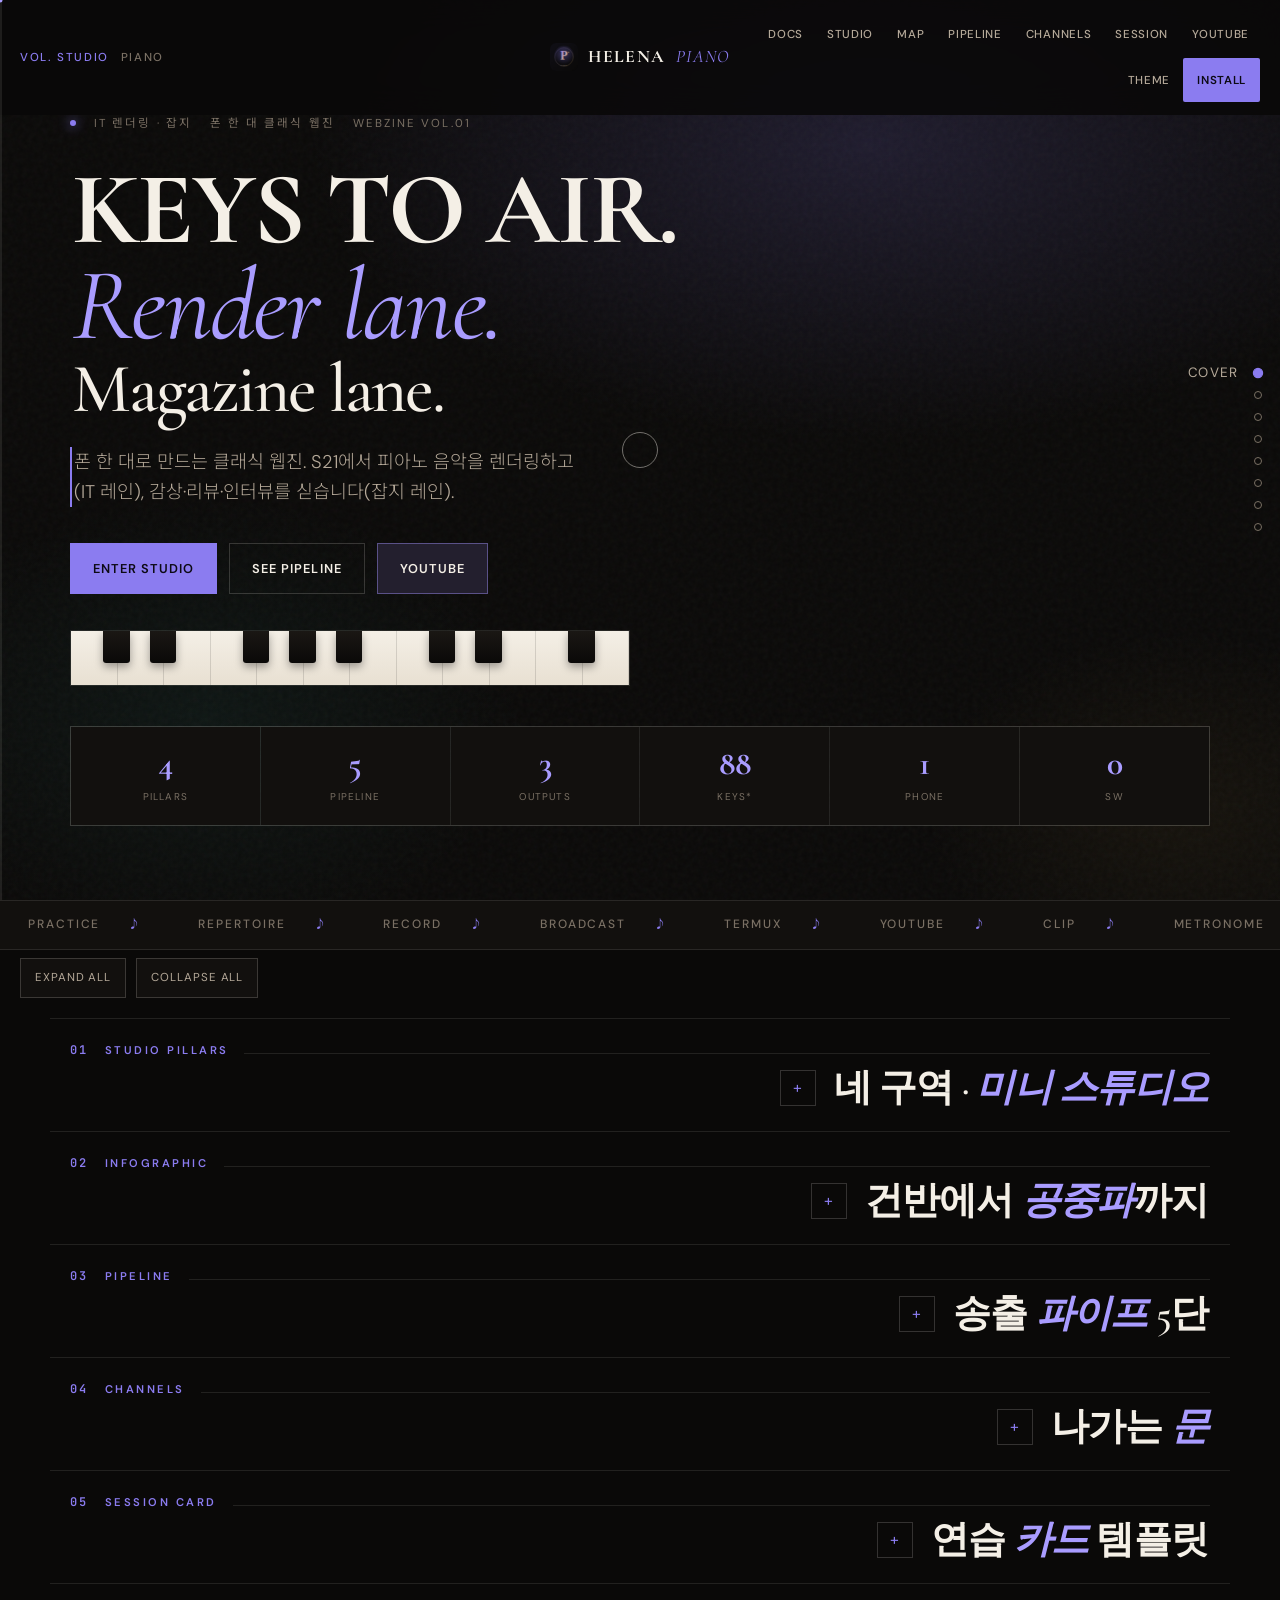
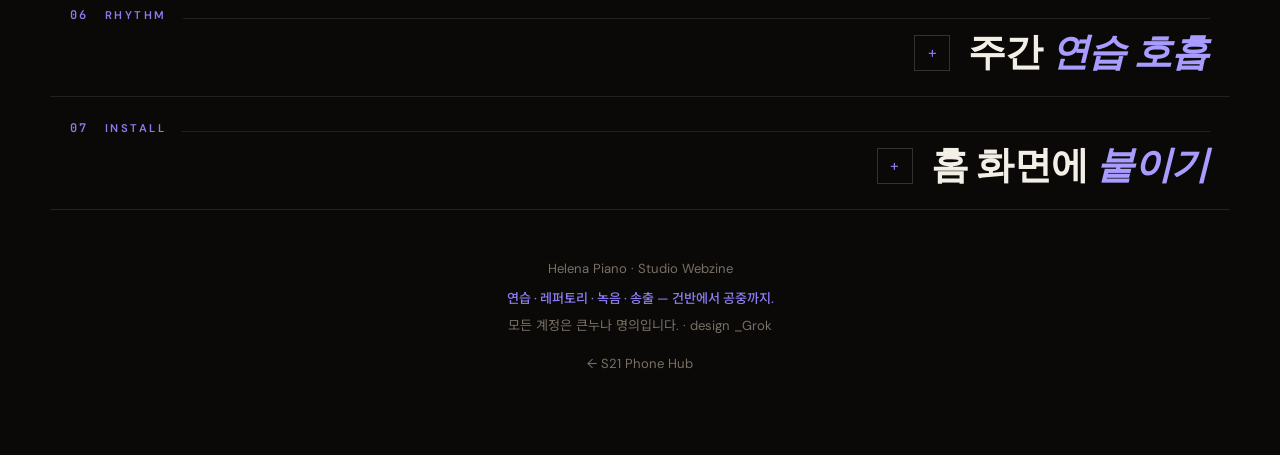
==== index.html @ 391467e1 "docs: 랜딩 meta·히어로 클래식 웹진 방향으로 갱신 (두 레인) Co-Authored-By: Claude <noreply@anthropic.com>" ====
<!DOCTYPE html>
<html lang="ko" data-theme="dark">
<head>
<meta charset="UTF-8">
<meta name="viewport" content="width=device-width, initial-scale=1.0">
<meta name="description" content="폰 한 대로 만드는 클래식 웹진. S21에서 피아노 음악을 렌더링(IT 레인)하고, 감상·리뷰·인터뷰(잡지 레인)를 싣는다.">
<meta name="theme-color" content="#0a0908" media="(prefers-color-scheme: dark)">
<meta name="theme-color" content="#f7f1e6" media="(prefers-color-scheme: light)">
<meta name="color-scheme" content="dark light">
<meta name="application-name" content="Helena Piano">
<meta name="mobile-web-app-capable" content="yes">
<meta name="apple-mobile-web-app-capable" content="yes">
<meta name="apple-mobile-web-app-status-bar-style" content="black-translucent">
<meta name="apple-mobile-web-app-title" content="Helena Piano">
<meta name="msapplication-TileColor" content="#0a0908">
<meta name="msapplication-TileImage" content="icons/icon-192.png">
<meta property="og:title" content="Helena Piano — 폰 한 대 클래식 웹진">
<meta property="og:description" content="폰 한 대로 만드는 클래식 웹진. 피아노 음악 렌더링(IT) + 감상·리뷰·인터뷰(잡지).">
<meta property="og:image" content="https://helena751107.github.io/helena-piano/icons/icon-512.png">
<meta property="og:type" content="website">
<title>Helena Piano — 폰 한 대 클래식 웹진</title>
<link rel="manifest" href="site.webmanifest">
<link rel="icon" href="icons/favicon-32.png" type="image/png" sizes="32x32">
<link rel="icon" href="icons/favicon-16.png" type="image/png" sizes="16x16">
<link rel="icon" href="icons/icon.svg" type="image/svg+xml">
<link rel="apple-touch-icon" href="icons/apple-touch-icon.png" sizes="180x180">
<link rel="mask-icon" href="icons/icon.svg" color="#8b7cf0">
<link rel="preconnect" href="https://fonts.googleapis.com">
<link rel="preconnect" href="https://fonts.gstatic.com" crossorigin>
<link href="https://fonts.googleapis.com/css2?family=Cormorant+Garamond:ital,wght@0,400;0,600;0,700;1,400;1,600&family=DM+Sans:ital,opsz,wght@0,9..40,300;0,9..40,400;0,9..40,500;0,9..40,600;0,9..40,700;1,9..40,400&family=JetBrains+Mono:wght@400;500&family=Noto+Sans+KR:wght@300;400;500;700&display=swap" rel="stylesheet">
<style>
/* HELENA PIANO — A-grade studio webzine · lilac accent */
:root{
  --ink:#f4efe6;--ink-dim:#b5a999;--ink-mute:#7a7064;
  --paper:#0a0908;--paper-2:#12100e;--paper-3:#1a1714;
  --rule:rgba(244,239,230,.1);--rule-strong:rgba(244,239,230,.18);
  --gold:#d4a84b;--gold-bright:#f0c75e;--crimson:#e85d4c;--teal:#3db8a8;--lilac:#8b7cf0;--lilac-bright:#a99cff;
  --serif:'Cormorant Garamond','Times New Roman',serif;
  --sans:'DM Sans','Noto Sans KR',system-ui,sans-serif;
  --mono:'JetBrains Mono',ui-monospace,monospace;
  --max:1180px;--ease:cubic-bezier(.16,1,.3,1);--accent:var(--lilac);
}
[data-theme="light"]{
  --ink:#1a1510;--ink-dim:#5c5348;--ink-mute:#8a8074;
  --paper:#f7f1e6;--paper-2:#efe8db;--paper-3:#fffdf8;
  --rule:rgba(26,21,16,.1);--rule-strong:rgba(26,21,16,.18);
}
*,*::before,*::after{box-sizing:border-box;margin:0;padding:0}
html{scroll-behavior:smooth;-webkit-text-size-adjust:100%}
body{font-family:var(--sans);background:var(--paper);color:var(--ink);line-height:1.65;overflow-x:hidden;-webkit-font-smoothing:antialiased;cursor:none}
@media(pointer:coarse){body{cursor:auto}.cursor,.cursor-dot{display:none!important}}
a{color:inherit;text-decoration:none}
button{font:inherit;color:inherit;background:none;border:none;cursor:none}
@media(pointer:coarse){button{cursor:pointer}}
::selection{background:var(--lilac);color:#0c0a14}

.cursor,.cursor-dot{position:fixed;top:0;left:0;pointer-events:none;z-index:9999;border-radius:50%;transform:translate(-50%,-50%);transition:width .25s var(--ease),height .25s var(--ease),border-color .25s;mix-blend-mode:difference}
.cursor{width:36px;height:36px;border:1px solid rgba(244,239,230,.55);opacity:.85}
.cursor.hover{width:56px;height:56px;border-color:var(--lilac-bright)}
.cursor-dot{width:5px;height:5px;background:var(--lilac-bright);mix-blend-mode:normal}

.spine{position:fixed;left:0;top:0;bottom:0;width:3px;z-index:200;background:var(--rule)}
.spine-fill{width:100%;height:0%;background:linear-gradient(180deg,var(--lilac),var(--gold),var(--teal));transition:height .1s linear}

.masthead{position:fixed;top:0;left:0;right:0;z-index:150;display:grid;grid-template-columns:1fr auto 1fr;align-items:center;gap:12px;padding:12px clamp(14px,3vw,36px);padding-top:max(12px,env(safe-area-inset-top));padding-left:max(16px,calc(env(safe-area-inset-left,0px) + 12px));padding-right:max(16px,calc(env(safe-area-inset-right,0px) + 12px));background:color-mix(in srgb,var(--paper) 88%,transparent);backdrop-filter:blur(16px) saturate(1.2);-webkit-backdrop-filter:blur(16px) saturate(1.2);border-bottom:1px solid transparent;transition:border-color .3s;min-height:56px}
.masthead.scrolled{border-bottom-color:var(--rule)}
.mast-left{display:flex;align-items:center;gap:12px;font-size:.72rem;letter-spacing:.14em;text-transform:uppercase;color:var(--ink-mute);font-weight:500}
.mast-left .issue{color:var(--lilac)}
.mast-brand{justify-self:center;font-family:var(--serif);font-size:1.1rem;font-weight:700;letter-spacing:.08em;text-transform:uppercase;white-space:nowrap;display:flex;align-items:center;gap:10px}
.mast-brand img{width:28px;height:28px;border-radius:6px}
.mast-brand em{font-style:italic;color:var(--lilac);font-weight:400}
.mast-right{justify-self:end;display:flex;align-items:center;gap:2px;flex-wrap:wrap;justify-content:flex-end}
.mast-right a,.mast-right button{font-size:.72rem;letter-spacing:.06em;text-transform:uppercase;padding:10px 11px;color:var(--ink-dim);transition:color .2s;font-weight:500;min-height:44px;display:inline-flex;align-items:center;background:none;border:none;font-family:inherit;cursor:pointer}
.mast-right a:hover,.mast-right button:hover{color:var(--lilac)}
.mast-cta{background:var(--lilac)!important;color:#0c0a14!important;border-radius:2px;font-weight:600!important;padding:10px 14px!important}
.menu-btn{display:none;font-size:1.25rem;width:44px;height:44px;min-height:44px;border:1px solid var(--rule-strong)!important;border-radius:8px;color:var(--ink);background:var(--paper-2);z-index:160}
.nav-backdrop{display:none;position:fixed;inset:0;background:rgba(0,0,0,.5);z-index:145;opacity:0;transition:opacity .25s;border:none}
.nav-backdrop.show{display:block;opacity:1}

.chapter-rail{position:fixed;right:18px;top:50%;transform:translateY(-50%);z-index:140;display:flex;flex-direction:column;gap:14px}
.chapter-rail a{width:8px;height:8px;border-radius:50%;border:1px solid var(--ink-mute);background:transparent;position:relative;transition:.3s var(--ease)}
.chapter-rail a.on{background:var(--lilac);border-color:var(--lilac);transform:scale(1.3)}
.chapter-rail a span{position:absolute;right:18px;top:50%;transform:translateY(-50%);white-space:nowrap;font-size:.65rem;letter-spacing:.1em;text-transform:uppercase;color:var(--ink-mute);opacity:0;transition:.25s;pointer-events:none}
.chapter-rail a:hover span,.chapter-rail a.on span{opacity:1;color:var(--ink-dim)}

.shell{max-width:var(--max);margin:0 auto;padding:0 clamp(22px,5vw,36px);position:relative;z-index:1}
.chapter{padding:clamp(72px,12vw,120px) 0;border-top:1px solid var(--rule)}
.ch-label{display:flex;align-items:baseline;gap:16px;margin-bottom:28px;font-size:.7rem;letter-spacing:.22em;text-transform:uppercase;color:var(--lilac);font-weight:600}
.ch-label .num{font-family:var(--mono);font-size:.75rem}
.ch-label .line{flex:1;height:1px;background:var(--rule)}
.ch-title{font-family:var(--serif);font-size:clamp(2.2rem,5vw,3.4rem);font-weight:600;line-height:1.1;letter-spacing:-.02em;margin-bottom:16px}
.ch-title em{font-style:italic;color:var(--lilac-bright)}
.ch-deck{max-width:540px;color:var(--ink-dim);font-size:1.05rem;font-weight:300;margin-bottom:40px}

.cover{min-height:100vh;display:grid;place-items:center;position:relative;padding:100px 0 60px;overflow:hidden}
.cover-bg{position:absolute;inset:0;z-index:0;background:
  radial-gradient(ellipse 80% 60% at 68% 16%,rgba(139,124,240,.16),transparent 55%),
  radial-gradient(ellipse 50% 50% at 16% 80%,rgba(61,184,168,.07),transparent 50%),
  radial-gradient(ellipse 40% 40% at 92% 90%,rgba(212,168,75,.06),transparent 50%)}
.cover-noise{position:absolute;inset:0;opacity:.04;z-index:0;pointer-events:none;background-image:url("data:image/svg+xml,%3Csvg viewBox='0 0 200 200' xmlns='http://www.w3.org/2000/svg'%3E%3Cfilter id='n'%3E%3CfeTurbulence type='fractalNoise' baseFrequency='0.9' numOctaves='4' stitchTiles='stitch'/%3E%3C/filter%3E%3Crect width='100%25' height='100%25' filter='url(%23n)'/%3E%3C/svg%3E")}
.cover-inner{position:relative;z-index:1;width:100%;max-width:var(--max);margin:0 auto;padding:0 clamp(22px,5vw,36px)}
.cover-kicker{display:flex;flex-wrap:wrap;gap:10px 18px;align-items:center;font-size:.72rem;letter-spacing:.18em;text-transform:uppercase;color:var(--ink-mute);margin-bottom:28px}
.cover-kicker .dot{width:6px;height:6px;border-radius:50%;background:var(--lilac);box-shadow:0 0 12px var(--lilac);animation:blink 2s infinite}
@keyframes blink{50%{opacity:.35}}
.cover h1{font-family:var(--serif);font-weight:700;font-size:clamp(2.7rem,9.5vw,6.4rem);line-height:.94;letter-spacing:-.03em;margin-bottom:24px}
.cover h1 .thin{font-weight:400;font-style:italic;color:var(--lilac-bright);display:block}
.cover h1 .line2{display:block;font-size:.68em;font-weight:500;margin-top:.06em}
.cover-sub{max-width:520px;font-size:clamp(1rem,2vw,1.15rem);color:var(--ink-dim);font-weight:300;margin-bottom:36px;border-left:2px solid var(--lilac);padding-left:18px}
.cover-cta{display:flex;flex-wrap:wrap;gap:12px;margin-bottom:36px}
.btn{display:inline-flex;align-items:center;gap:8px;padding:14px 22px;font-size:.8rem;font-weight:600;letter-spacing:.08em;text-transform:uppercase;border:1px solid var(--rule-strong);transition:.35s var(--ease);background:transparent;color:var(--ink)}
.btn-solid{background:var(--lilac);color:#0c0a14;border-color:var(--lilac)}
.btn-solid:hover{filter:brightness(1.1);transform:translateY(-2px)}
.btn-line:hover{border-color:var(--lilac);color:var(--lilac);transform:translateY(-2px)}
.btn-soft{background:color-mix(in srgb,var(--lilac) 14%,var(--paper-2));border-color:color-mix(in srgb,var(--lilac) 40%,var(--rule))}

/* piano keys strip */
.keys{display:flex;height:56px;margin-bottom:40px;border:1px solid var(--rule);overflow:hidden;max-width:560px}
.keys .w{flex:1;background:linear-gradient(180deg,#f4efe6,#e8e0d2);border-right:1px solid rgba(0,0,0,.12);position:relative;transition:background .2s}
.keys .w:hover{background:#fff}
.keys .b{position:absolute;width:58%;height:58%;right:-29%;top:0;background:linear-gradient(180deg,#1a1714,#0a0908);border-radius:0 0 3px 3px;z-index:2;box-shadow:0 4px 8px rgba(0,0,0,.35)}
.keys .w.on .b, .keys .w:active{filter:brightness(1.05)}
.keys .w.hit{background:color-mix(in srgb,var(--lilac) 25%,#f4efe6)}

.cover-stats{display:grid;grid-template-columns:repeat(6,1fr);gap:1px;background:var(--rule);border:1px solid var(--rule)}
.cover-stats .s{background:var(--paper-2);padding:20px 10px;text-align:center;transition:background .3s}
.cover-stats .s:hover{background:var(--paper-3)}
.cover-stats .v{font-family:var(--serif);font-size:clamp(1.5rem,3vw,2.1rem);font-weight:700;color:var(--lilac-bright);line-height:1}
.cover-stats .l{font-size:.62rem;letter-spacing:.12em;text-transform:uppercase;color:var(--ink-mute);margin-top:8px}

.marquee-wrap{overflow:hidden;border-block:1px solid var(--rule);background:var(--paper-2);padding:14px 0}
.marquee{display:flex;width:max-content;animation:marquee 42s linear infinite;font-size:.75rem;letter-spacing:.16em;text-transform:uppercase;color:var(--ink-mute);font-weight:500}
.marquee span{padding:0 28px;white-space:nowrap}
.marquee span::after{content:'♪';margin-left:28px;color:var(--lilac);font-size:.75rem;vertical-align:middle}
@keyframes marquee{to{transform:translateX(-50%)}}

.g2{display:grid;grid-template-columns:1fr 1fr;gap:20px}
.g3{display:grid;grid-template-columns:repeat(3,1fr);gap:18px}
.g4{display:grid;grid-template-columns:repeat(4,1fr);gap:14px}

.pillar{background:var(--paper-2);border:1px solid var(--rule);padding:26px;cursor:none;transition:.4s var(--ease);position:relative;overflow:hidden}
@media(pointer:coarse){.pillar{cursor:pointer}}
.pillar::before{content:'';position:absolute;left:0;top:0;bottom:0;width:3px;background:var(--pc,var(--lilac));opacity:.8}
.pillar:hover,.pillar.active{border-color:var(--pc,var(--lilac));transform:translateY(-6px);box-shadow:0 28px 50px rgba(0,0,0,.35)}
.pillar .code{font-size:.65rem;letter-spacing:.16em;text-transform:uppercase;font-weight:700;color:var(--pc,var(--lilac));margin-bottom:10px}
.pillar h3{font-family:var(--serif);font-size:1.55rem;font-weight:600;margin-bottom:10px}
.pillar p{color:var(--ink-dim);font-size:.9rem;font-weight:300;margin-bottom:14px}
.pillar ul{margin:0 0 0 1.05em;color:var(--ink-dim);font-size:.85rem;font-weight:300}
.pillar li{margin-bottom:5px}
.meter{margin-top:16px}
.meter-label{display:flex;justify-content:space-between;font-size:.68rem;letter-spacing:.08em;text-transform:uppercase;color:var(--ink-mute);margin-bottom:6px}
.meter-bar{height:4px;background:var(--rule);overflow:hidden}
.meter-fill{height:100%;width:0;background:var(--pc,var(--lilac));transition:width 1.2s var(--ease)}

.infograph-box{background:var(--paper-2);border:1px solid var(--rule);padding:clamp(20px,4vw,36px);position:relative}
.infograph-box .hint{position:absolute;top:14px;right:16px;font-size:.65rem;letter-spacing:.1em;text-transform:uppercase;color:var(--ink-mute)}
.svg-arch{width:100%;height:auto;display:block;max-height:440px}
.svg-arch .node rect{transition:fill .3s,stroke .3s,filter .3s}
.svg-arch .node:hover rect,.svg-arch .node.active rect{fill:rgba(139,124,240,.14);stroke:var(--lilac);filter:drop-shadow(0 0 8px rgba(139,124,240,.35))}
.svg-arch .node:hover text,.svg-arch .node.active text{fill:var(--lilac-bright)}
.svg-arch .flow{stroke-dasharray:6 6;animation:dash 16s linear infinite}
@keyframes dash{to{stroke-dashoffset:-120}}
.tooltip{position:absolute;pointer-events:none;z-index:10;background:var(--paper-3);border:1px solid var(--lilac);padding:12px 14px;max-width:260px;opacity:0;transform:translateY(6px);transition:opacity .2s,transform .2s;font-size:.82rem;box-shadow:0 12px 40px rgba(0,0,0,.4)}
.tooltip.show{opacity:1;transform:none}
.tooltip strong{display:block;font-family:var(--serif);font-size:1.05rem;margin-bottom:4px;color:var(--lilac-bright)}
.tooltip span{color:var(--ink-dim);font-weight:300;line-height:1.45}

.method-steps{display:grid;grid-template-columns:repeat(5,1fr);gap:10px;margin-bottom:28px}
.m-step{background:var(--paper-2);border:1px solid var(--rule);padding:18px 14px;transition:.35s var(--ease);cursor:none;min-height:140px}
@media(pointer:coarse){.m-step{cursor:pointer}}
.m-step:hover,.m-step.active{border-color:var(--lilac);transform:translateY(-4px);box-shadow:0 16px 40px rgba(0,0,0,.3)}
.m-step .n{font-family:var(--serif);font-size:1.8rem;color:var(--lilac);line-height:1;margin-bottom:8px}
.m-step .en{font-family:var(--mono);font-size:.65rem;letter-spacing:.1em;text-transform:uppercase;color:var(--ink-mute);margin-bottom:6px}
.m-step .ko{font-weight:600;font-size:.95rem;margin-bottom:8px}
.m-step .d{font-size:.78rem;color:var(--ink-dim);font-weight:300;line-height:1.45}
.method-panel{background:var(--paper-2);border:1px solid var(--rule);padding:28px;min-height:150px;border-left:3px solid var(--lilac)}
.method-panel h3{font-family:var(--serif);font-size:1.5rem;margin-bottom:10px}
.method-panel p{color:var(--ink-dim);font-weight:300;font-size:.95rem}

.chan{background:var(--paper-2);border:1px solid var(--rule);padding:24px;transition:.35s var(--ease);display:flex;flex-direction:column;gap:12px}
.chan:hover{border-color:var(--lilac);transform:translateY(-4px);box-shadow:0 20px 48px rgba(0,0,0,.3)}
.chan .eyebrow{font-size:.65rem;letter-spacing:.14em;text-transform:uppercase;color:var(--lilac);font-weight:600}
.chan h3{font-family:var(--serif);font-size:1.45rem;font-weight:600}
.chan p{color:var(--ink-dim);font-weight:300;font-size:.9rem;flex:1}
.chan .link{font-size:.75rem;letter-spacing:.08em;text-transform:uppercase;font-weight:600;color:var(--lilac-bright)}

.ed-card{background:var(--paper-2);border:1px solid var(--rule);padding:28px;transition:.35s var(--ease)}
.ed-card:hover{border-color:var(--rule-strong);transform:translateY(-3px)}
.ed-card .eyebrow{font-size:.65rem;letter-spacing:.16em;text-transform:uppercase;color:var(--lilac);margin-bottom:12px;font-weight:600}
.ed-card h3{font-family:var(--serif);font-size:1.5rem;font-weight:600;margin-bottom:12px}
.ed-card p{color:var(--ink-dim);font-weight:300;font-size:.95rem}
.tag{font-size:.65rem;letter-spacing:.06em;text-transform:uppercase;padding:4px 10px;border:1px solid var(--rule);color:var(--ink-mute);font-weight:500;display:inline-block}
.tag.lilac{border-color:rgba(139,124,240,.45);color:var(--lilac)}
.tag.ok{border-color:rgba(61,184,168,.4);color:var(--teal)}
.tag.gold{border-color:rgba(212,168,75,.45);color:var(--gold)}

.ibar{display:flex;flex-direction:column;gap:12px;margin-top:18px}
.ibar-row{display:grid;grid-template-columns:100px 1fr 48px;gap:12px;align-items:center}
.ibar-row .n{color:var(--ink-mute);text-align:right;font-size:.72rem}
.ibar-row .t{height:6px;background:var(--rule);overflow:hidden}
.ibar-row .f{height:100%;width:0;transition:width 1.4s var(--ease)}
.ibar-row .p{font-family:var(--mono);font-size:.72rem;color:var(--ink-dim)}

.install-box{background:var(--paper-2);border:1px solid var(--rule);padding:28px;display:grid;gap:16px}
.install-box code{font-family:var(--mono);font-size:.85rem;color:var(--lilac);background:var(--paper);padding:14px 16px;border:1px solid var(--rule);display:block;overflow-x:auto}
.eco-bar{display:flex;flex-wrap:wrap;gap:8px;margin-top:20px;padding:14px;border:1px dashed var(--rule);background:var(--paper-2)}
.eco-bar a{font-size:.72rem;letter-spacing:.08em;text-transform:uppercase;color:var(--ink-mute);padding:8px 12px;min-height:36px;display:inline-flex;align-items:center}
.eco-bar a:hover,.eco-bar a.on{color:var(--lilac)}
.note{margin-top:28px;padding:16px 18px;border:1px solid var(--rule-strong);background:color-mix(in srgb,var(--lilac) 8%,var(--paper-2));font-size:.88rem;color:var(--ink-dim);font-weight:300}
.note strong{color:var(--lilac-bright);font-weight:600}

.reveal{opacity:0;transform:translateY(28px);transition:opacity .7s var(--ease),transform .7s var(--ease)}
.reveal.in{opacity:1;transform:none}
.reveal-d1{transition-delay:.08s}.reveal-d2{transition-delay:.16s}.reveal-d3{transition-delay:.24s}

.site-foot{border-top:1px solid var(--rule);padding:48px 0 80px;text-align:center;color:var(--ink-mute);font-size:.82rem}
.site-foot .gold{color:var(--lilac);margin-top:8px;font-weight:500}
.to-top{position:fixed;right:18px;bottom:22px;z-index:160;width:44px;height:44px;border:1px solid var(--rule-strong);background:var(--paper-2);border-radius:50%;opacity:0;pointer-events:none;transition:.3s;color:var(--ink);display:grid;place-items:center;font-size:1.1rem}
.to-top.show{opacity:1;pointer-events:auto}

@media(max-width:900px){
  .g3,.g4,.cover-stats{grid-template-columns:repeat(2,1fr)}
  .method-steps{grid-template-columns:repeat(2,1fr)}
  .method-steps .m-step:last-child{grid-column:1/-1}
  .chapter-rail{display:none}
  .menu-btn{display:grid;place-items:center}
  .masthead{grid-template-columns:1fr auto}
  .mast-brand{justify-self:start}
  .mast-left{display:none}
  .mast-right{position:fixed;top:0;right:0;bottom:0;width:min(300px,86vw);background:var(--paper-2);border-left:1px solid var(--rule);flex-direction:column;align-items:stretch;justify-content:flex-start;padding:72px 16px 24px;gap:4px;transform:translateX(105%);transition:transform .3s var(--ease);z-index:155}
  .mast-right.open{transform:translateX(0)}
  .mast-right a,.mast-right button{justify-content:flex-start;width:100%;padding:14px 12px}
}
@media(max-width:640px){
  .g2,.g3,.g4{grid-template-columns:1fr}
  .cover-stats{grid-template-columns:repeat(2,1fr)}
  .method-steps{grid-template-columns:1fr}
  .method-steps .m-step:last-child{grid-column:auto}
  .cover h1{font-size:clamp(2.3rem,11vw,3.4rem)}
  .ibar-row{grid-template-columns:80px 1fr 40px}
  .infograph-box .hint{display:none}
  .keys{height:44px}
}
@media(prefers-reduced-motion:reduce){
  .marquee,.svg-arch .flow,.reveal{animation:none!important;transition:none!important}
  .reveal{opacity:1;transform:none}
}

/* —— Chapter accordion (default collapsed) —— */
.acc-toolbar{display:flex;gap:10px;flex-wrap:wrap;margin:8px 0 20px}
.acc-toolbar button{min-height:40px;padding:8px 14px;border:1px solid var(--rule-strong,var(--rule2,rgba(244,239,230,.18)));background:var(--paper-2);color:var(--ink-dim);font-size:.72rem;letter-spacing:.08em;text-transform:uppercase;cursor:pointer;font-family:inherit;transition:.25s}
.acc-toolbar button:hover{border-color:var(--accent,var(--gold));color:var(--ink)}
section.chapter.acc{border-top:1px solid var(--rule);padding:0}
section.chapter.acc .acc-head{width:100%;display:grid;grid-template-columns:1fr auto;grid-template-rows:auto auto;gap:6px 16px;align-items:center;text-align:left;padding:22px 0;min-height:64px;background:none;border:none;color:inherit;font:inherit;cursor:pointer}
section.chapter.acc .acc-head .ch-label{grid-column:1/-1;margin-bottom:0;pointer-events:none}
section.chapter.acc .acc-head .ch-title{margin:0;pointer-events:none;font-size:clamp(1.6rem,4vw,2.4rem)}
section.chapter.acc .acc-ico{width:36px;height:36px;border:1px solid var(--rule-strong,var(--rule2,rgba(244,239,230,.18)));display:grid;place-items:center;color:var(--accent,var(--gold));transition:transform .3s var(--ease);grid-row:2;justify-self:end}
section.chapter.acc .acc-head[aria-expanded="true"] .acc-ico{transform:rotate(45deg);background:color-mix(in srgb,var(--accent,var(--gold)) 15%,transparent)}
section.chapter.acc .acc-panel{display:grid;grid-template-rows:0fr;transition:grid-template-rows .4s var(--ease)}
section.chapter.acc .acc-panel > .acc-inner{overflow:hidden;min-height:0;opacity:0;transition:opacity .3s,padding .3s;padding-bottom:0}
section.chapter.acc .acc-panel.open{grid-template-rows:1fr}
section.chapter.acc .acc-panel.open > .acc-inner{opacity:1;padding-bottom:clamp(36px,6vw,72px)}
@media(max-width:640px){section.chapter.acc .acc-head .ch-title{font-size:1.35rem}}


/* —— Mobile readability: keep text clear of left spine + edge clip —— */
:root { --gutter: max(20px, calc(env(safe-area-inset-left, 0px) + 14px)); --gutter-r: max(20px, calc(env(safe-area-inset-right, 0px) + 14px)); }
.spine { width: 2px !important; opacity: .9; pointer-events: none; }
.shell,
.cover-inner,
.acc-toolbar.shell,
.acc-toolbar {
  padding-left: var(--gutter) !important;
  padding-right: var(--gutter-r) !important;
  box-sizing: border-box;
}
.masthead {
  padding-left: var(--gutter) !important;
  padding-right: var(--gutter-r) !important;
}
.mast-brand { padding-left: 0; margin-left: 0; }
.mast-left { padding-left: 0; }
.cover h1,
.ch-title,
.cover-sub,
.ch-deck {
  overflow-wrap: anywhere;
  word-break: keep-all;
  padding-inline: 2px; /* negative letter-spacing can clip first glyph */
}
.cover h1 { letter-spacing: -0.02em; } /* slightly less aggressive than -0.03 */
.marquee-wrap { margin-inline: 0; }
.acc-head { padding-left: 2px; padding-right: 2px; }
.to-top {
  right: max(14px, env(safe-area-inset-right, 0px)) !important;
  bottom: max(18px, env(safe-area-inset-bottom, 0px)) !important;
}
@media (max-width: 640px) {
  :root { --gutter: max(22px, calc(env(safe-area-inset-left, 0px) + 16px)); --gutter-r: max(22px, calc(env(safe-area-inset-right, 0px) + 16px)); }
  .cover h1 { font-size: clamp(2.1rem, 10.5vw, 3.2rem); line-height: 1.02; }
  .cover-stats { margin-inline: 0; }
  .keys { max-width: 100%; }
  .infograph-box { padding-left: 14px; padding-right: 14px; overflow-x: auto; -webkit-overflow-scrolling: touch; }
  .svg-arch { min-width: 520px; } /* allow pan instead of crush */
  .chapter-rail { display: none !important; }
}

</style>
</head>
<body>
<div class="cursor" id="cursor" aria-hidden="true"></div>
<div class="cursor-dot" id="cursorDot" aria-hidden="true"></div>
<div class="spine" aria-hidden="true"><div class="spine-fill" id="spineFill"></div></div>
<button type="button" class="to-top" id="toTop" aria-label="맨 위로">↑</button>

<header class="masthead" id="masthead">
  <div class="mast-left"><span class="issue">Vol. Studio</span><span>Piano</span></div>
  <a class="mast-brand" href="./" data-cursor>
    <img src="icons/favicon-32.png" width="28" height="28" alt="">
    Helena <em>Piano</em>
  </a>
  <div style="justify-self:end;display:flex;align-items:center;gap:8px">
    <button type="button" class="menu-btn" id="menuBtn" aria-label="메뉴" aria-expanded="false">☰</button>
    <nav class="mast-right" id="mastRight">
      <a href="pages/" data-cursor>Docs</a>
      <a href="#pillars" data-cursor>Studio</a>
      <a href="#map" data-cursor>Map</a>
      <a href="#method" data-cursor>Pipeline</a>
      <a href="#channels" data-cursor>Channels</a>
      <a href="#session" data-cursor>Session</a>
      <a href="https://www.youtube.com/@helena_phone" target="_blank" rel="noopener" data-cursor>YouTube</a>
      <button type="button" id="themeBtn" data-cursor>Theme</button>
      <a class="mast-cta" href="#install" data-cursor>Install</a>
    </nav>
  </div>
</header>
<div class="nav-backdrop" id="navBackdrop"></div>

<nav class="chapter-rail" aria-label="챕터">
  <a href="#cover" data-ch="cover" class="on"><span>Cover</span></a>
  <a href="#pillars" data-ch="pillars"><span>Studio</span></a>
  <a href="#map" data-ch="map"><span>Map</span></a>
  <a href="#method" data-ch="method"><span>Pipeline</span></a>
  <a href="#channels" data-ch="channels"><span>Channels</span></a>
  <a href="#session" data-ch="session"><span>Session</span></a>
  <a href="#rhythm" data-ch="rhythm"><span>Rhythm</span></a>
  <a href="#install" data-ch="install"><span>Install</span></a>
</nav>

<section class="cover" id="cover">
  <div class="cover-bg"></div>
  <div class="cover-noise"></div>
  <div class="cover-inner">
    <div class="cover-kicker">
      <span class="dot"></span>
      <span>IT 렌더링 · 잡지</span>
      <span>폰 한 대 클래식 웹진</span>
      <span>Webzine Vol.01</span>
    </div>
    <h1>
      KEYS TO AIR.
      <span class="thin">Render lane.</span>
      <span class="line2">Magazine lane.</span>
    </h1>
    <p class="cover-sub">
      폰 한 대로 만드는 클래식 웹진.
      S21에서 피아노 음악을 렌더링하고(IT 레인),
      감상·리뷰·인터뷰를 싣습니다(잡지 레인).
    </p>
    <div class="cover-cta">
      <a class="btn btn-solid" href="#pillars" data-cursor>Enter studio</a>
      <a class="btn btn-line" href="#method" data-cursor>See pipeline</a>
      <a class="btn btn-soft" href="https://www.youtube.com/@helena_phone" target="_blank" rel="noopener" data-cursor>YouTube</a>
    </div>
    <div class="keys" id="pianoKeys" aria-hidden="true">
      <div class="w"><span class="b"></span></div>
      <div class="w"><span class="b"></span></div>
      <div class="w"></div>
      <div class="w"><span class="b"></span></div>
      <div class="w"><span class="b"></span></div>
      <div class="w"><span class="b"></span></div>
      <div class="w"></div>
      <div class="w"><span class="b"></span></div>
      <div class="w"><span class="b"></span></div>
      <div class="w"></div>
      <div class="w"><span class="b"></span></div>
      <div class="w"></div>
    </div>
    <div class="cover-stats">
      <div class="s"><div class="v" data-count="4">0</div><div class="l">Pillars</div></div>
      <div class="s"><div class="v" data-count="5">0</div><div class="l">Pipeline</div></div>
      <div class="s"><div class="v" data-count="3">0</div><div class="l">Outputs</div></div>
      <div class="s"><div class="v" data-count="88">0</div><div class="l">Keys*</div></div>
      <div class="s"><div class="v" data-count="1">0</div><div class="l">Phone</div></div>
      <div class="s"><div class="v" data-count="0">0</div><div class="l">SW</div></div>
    </div>
  </div>
</section>

<div class="marquee-wrap" aria-hidden="true">
  <div class="marquee">
    <span>Practice</span><span>Repertoire</span><span>Record</span><span>Broadcast</span><span>Termux</span><span>YouTube</span><span>Clip</span><span>Metronome</span><span>Helena Piano</span><span>S21 Studio</span>
    <span>Practice</span><span>Repertoire</span><span>Record</span><span>Broadcast</span><span>Termux</span><span>YouTube</span><span>Clip</span><span>Metronome</span><span>Helena Piano</span><span>S21 Studio</span>
  </div>
</div>

<main>
<section class="chapter shell" id="pillars">
  <div class="ch-label"><span class="num">01</span><span>Studio pillars</span><span class="line"></span></div>
  <h2 class="ch-title">네 구역 · <em>미니 스튜디오</em></h2>
  <p class="ch-deck">카드를 누르면 해당 구역의 무게가 채워집니다. 연습실과 방송 데스크가 한 집입니다.</p>
  <div class="g2">
    <article class="pillar reveal active" data-cursor style="--pc:var(--lilac)" data-w="90">
      <div class="code">01 · Practice</div>
      <h3>연습</h3>
      <p>손·귀·시간을 남기는 구역. 완벽보다 반복 로그.</p>
      <ul><li>세션 시간 · 템포 메모</li><li>막힌 마디 표시</li><li>S21 타이머·메트로 병행</li></ul>
      <div class="meter"><div class="meter-label"><span>Focus</span><span>90%</span></div><div class="meter-bar"><div class="meter-fill" data-w="90"></div></div></div>
    </article>
    <article class="pillar reveal reveal-d1" data-cursor style="--pc:var(--gold)" data-w="82">
      <div class="code">02 · Repertoire</div>
      <h3>레퍼토리</h3>
      <p>지금 올리는 곡, 다음에 올릴 곡. 목록이 곧 방송 계획.</p>
      <ul><li>곡 카드 · 난이도</li><li>공개/연습 전용 구분</li><li>Faith 축과 교차 가능</li></ul>
      <div class="meter"><div class="meter-label"><span>Focus</span><span>82%</span></div><div class="meter-bar"><div class="meter-fill" data-w="82"></div></div></div>
    </article>
    <article class="pillar reveal reveal-d2" data-cursor style="--pc:var(--teal)" data-w="86">
      <div class="code">03 · Record</div>
      <h3>녹음</h3>
      <p>클립 캡처. 폰 한 대로 충분한 미니 세션 테이크.</p>
      <ul><li>오디오/영상 테이크</li><li>파일 이름 규칙</li><li>termux-setup · youtube/</li></ul>
      <div class="meter"><div class="meter-label"><span>Focus</span><span>86%</span></div><div class="meter-bar"><div class="meter-fill" data-w="86"></div></div></div>
    </article>
    <article class="pillar reveal reveal-d3" data-cursor style="--pc:var(--crimson)" data-w="88">
      <div class="code">04 · Broadcast</div>
      <h3>송출</h3>
      <p>YouTube로 내보내는 마지막 문. 짧거나 길게.</p>
      <ul><li>쇼츠 / 장문 연주</li><li>제목·썸네일 시안 (_Grok)</li><li>허브 퍼널과 연결</li></ul>
      <div class="meter"><div class="meter-label"><span>Focus</span><span>88%</span></div><div class="meter-bar"><div class="meter-fill" data-w="88"></div></div></div>
    </article>
  </div>
</section>

<section class="chapter shell" id="map">
  <div class="ch-label"><span class="num">02</span><span>Infographic</span><span class="line"></span></div>
  <h2 class="ch-title">건반에서 <em>공중파</em>까지</h2>
  <p class="ch-deck">노드를 호버·탭하면 설명이 열립니다. 점선은 연습→송출 흐름입니다.</p>
  <div class="infograph-box reveal" id="archBox">
    <span class="hint">Hover / tap nodes</span>
    <div class="tooltip" id="archTip"></div>
    <svg class="svg-arch" viewBox="0 0 960 420" role="img" aria-label="피아노 스튜디오 파이프라인 지도">
      <defs>
        <linearGradient id="pg" x1="0" y1="0" x2="1" y2="1"><stop offset="0%" stop-color="#8b7cf0"/><stop offset="100%" stop-color="#a99cff"/></linearGradient>
      </defs>
      <path class="flow" d="M180 100 C300 100, 320 200, 480 200" fill="none" stroke="#8b7cf0" stroke-width="1.5" opacity=".55"/>
      <path class="flow" d="M480 80 C480 120, 480 160, 480 200" fill="none" stroke="#d4a84b" stroke-width="1.5" opacity=".5"/>
      <path class="flow" d="M780 100 C660 100, 640 200, 480 200" fill="none" stroke="#3db8a8" stroke-width="1.5" opacity=".5"/>
      <path class="flow" d="M480 250 C360 300, 260 320, 180 345" fill="none" stroke="#e85d4c" stroke-width="1.2" opacity=".45"/>
      <path class="flow" d="M480 250 C600 300, 700 320, 780 345" fill="none" stroke="#d4a84b" stroke-width="1.2" opacity=".45"/>
      <path class="flow" d="M480 250 C480 300, 480 320, 480 360" fill="none" stroke="#8b7cf0" stroke-width="1.2" opacity=".4"/>

      <g class="node" data-tip="연습 Practice|세션 로그·템포·막힌 마디. 스튜디오의 바닥." data-cursor>
        <rect x="60" y="55" width="240" height="90" rx="10" fill="#12100e" stroke="#8b7cf0" stroke-width="1.5"/>
        <text x="180" y="100" text-anchor="middle" fill="#8b7cf0" font-family="DM Sans,sans-serif" font-size="15" font-weight="600">연습 Practice</text>
        <text x="180" y="122" text-anchor="middle" fill="#7a7064" font-family="DM Sans,sans-serif" font-size="12">Session · Tempo</text>
      </g>
      <g class="node" data-tip="레퍼토리 Repertoire|올릴 곡 목록. 방송 캘린더의 씨앗." data-cursor>
        <rect x="360" y="30" width="240" height="90" rx="10" fill="#12100e" stroke="#d4a84b" stroke-width="1.5"/>
        <text x="480" y="75" text-anchor="middle" fill="#d4a84b" font-family="DM Sans,sans-serif" font-size="15" font-weight="600">레퍼토리 List</text>
        <text x="480" y="97" text-anchor="middle" fill="#7a7064" font-family="DM Sans,sans-serif" font-size="12">Pieces · Plan</text>
      </g>
      <g class="node" data-tip="녹음 Record|테이크 캡처. 폰 마이크·외부 입력." data-cursor>
        <rect x="660" y="55" width="240" height="90" rx="10" fill="#12100e" stroke="#3db8a8" stroke-width="1.5"/>
        <text x="780" y="100" text-anchor="middle" fill="#3db8a8" font-family="DM Sans,sans-serif" font-size="15" font-weight="600">녹음 Record</text>
        <text x="780" y="122" text-anchor="middle" fill="#7a7064" font-family="DM Sans,sans-serif" font-size="12">Take · Clip</text>
      </g>

      <g class="node" data-tip="Helena Piano|미니 스튜디오 허브. 연습실=방송 데스크." data-cursor>
        <rect x="300" y="180" width="360" height="100" rx="12" fill="#100f16" stroke="url(#pg)" stroke-width="2"/>
        <text x="480" y="228" text-anchor="middle" fill="#f4efe6" font-family="Cormorant Garamond,serif" font-size="28" font-weight="600">HELENA PIANO</text>
        <text x="480" y="254" text-anchor="middle" fill="#7a7064" font-family="DM Sans,sans-serif" font-size="12">Mini studio · One phone</text>
      </g>

      <g class="node" data-tip="YouTube|송출. 쇼츠·연주 영상." data-cursor>
        <rect x="60" y="320" width="240" height="64" rx="8" fill="#12100e" stroke="#e85d4c" stroke-width="1.2"/>
        <text x="180" y="358" text-anchor="middle" fill="#e85d4c" font-family="DM Sans,sans-serif" font-size="14" font-weight="600">YouTube</text>
      </g>
      <g class="node" data-tip="Pages|이 웹진·설치 아이콘·문서." data-cursor>
        <rect x="360" y="330" width="240" height="64" rx="8" fill="#12100e" stroke="#8b7cf0" stroke-width="1.2"/>
        <text x="480" y="368" text-anchor="middle" fill="#8b7cf0" font-family="DM Sans,sans-serif" font-size="14" font-weight="600">Pages · Hub</text>
      </g>
      <g class="node" data-tip="Archive|테이크·메모 보존. youtube/ · logs." data-cursor>
        <rect x="660" y="320" width="240" height="64" rx="8" fill="#12100e" stroke="#d4a84b" stroke-width="1.2"/>
        <text x="780" y="358" text-anchor="middle" fill="#d4a84b" font-family="DM Sans,sans-serif" font-size="14" font-weight="600">Archive</text>
      </g>
    </svg>
  </div>
</section>

<section class="chapter shell" id="method">
  <div class="ch-label"><span class="num">03</span><span>Pipeline</span><span class="line"></span></div>
  <h2 class="ch-title">송출 <em>파이프</em> 5단</h2>
  <p class="ch-deck">단계를 누르면 패널이 바뀝니다. 디자이너 시안 → 반장 시공 리듬과 맞춥니다.</p>
  <div class="method-steps">
    <div class="m-step active reveal" data-m="0" data-cursor><div class="n">01</div><div class="en">Warm</div><div class="ko">워밍업</div><div class="d">손·귀 깨우기.</div></div>
    <div class="m-step reveal reveal-d1" data-m="1" data-cursor><div class="n">02</div><div class="en">Work</div><div class="ko">집중</div><div class="d">막힌 마디 공략.</div></div>
    <div class="m-step reveal reveal-d2" data-m="2" data-cursor><div class="n">03</div><div class="en">Take</div><div class="ko">테이크</div><div class="d">한 번에 찍기.</div></div>
    <div class="m-step reveal reveal-d3" data-m="3" data-cursor><div class="n">04</div><div class="en">Shape</div><div class="ko">다듬기</div><div class="d">컷·제목·썸네일.</div></div>
    <div class="m-step reveal" data-m="4" data-cursor><div class="n">05</div><div class="en">Air</div><div class="ko">송출</div><div class="d">YouTube로.</div></div>
  </div>
  <div class="method-panel reveal" id="methodPanel">
    <h3>01 · 워밍업 Warm</h3>
    <p>스케일·아르페지오·쉬운 프레이즈로 손을 엽니다. 로그에 “워밍 분”만 적어도 됩니다.</p>
  </div>
</section>

<section class="chapter shell" id="channels">
  <div class="ch-label"><span class="num">04</span><span>Channels</span><span class="line"></span></div>
  <h2 class="ch-title">나가는 <em>문</em></h2>
  <p class="ch-deck">같은 건반, 다른 문. 연습 기록과 방송은 목적을 섞지 않습니다.</p>
  <div class="g3">
    <article class="chan reveal" data-cursor>
      <div class="eyebrow">Broadcast</div>
      <h3>YouTube</h3>
      <p>연주·연습 브이로그·쇼츠. 생태계 방송탑과 연결.</p>
      <a class="link" href="https://www.youtube.com/@helena_phone" target="_blank" rel="noopener" data-cursor>@helena_phone →</a>
    </article>
    <article class="chan reveal reveal-d1" data-cursor>
      <div class="eyebrow">Workstation</div>
      <h3>S21 · Termux</h3>
      <p>termux-setup.sh, 폰 헬스, 업로드 스크립트 레인.</p>
      <a class="link" href="https://helena751107.github.io/helena_phone/" data-cursor>Phone Hub →</a>
    </article>
    <article class="chan reveal reveal-d2" data-cursor>
      <div class="eyebrow">Source</div>
      <h3>GitHub · Pages</h3>
      <p>이 웹진, 아이콘, youtube/ 폴더. SSOT 위성.</p>
      <a class="link" href="https://github.com/helena751107/helena-piano" target="_blank" rel="noopener" data-cursor>Repo →</a>
    </article>
  </div>
</section>

<section class="chapter shell" id="session">
  <div class="ch-label"><span class="num">05</span><span>Session card</span><span class="line"></span></div>
  <h2 class="ch-title">연습 <em>카드</em> 템플릿</h2>
  <p class="ch-deck">한 세션을 네 칸으로. 나중에 대화록·방송 기획에 재사용.</p>
  <div class="g2">
    <div class="ed-card reveal">
      <div class="eyebrow">Template</div>
      <h3>오늘 세션</h3>
      <p style="margin-bottom:10px"><strong style="color:var(--ink)">곡</strong> · (제목 / 악장)</p>
      <p style="margin-bottom:10px"><strong style="color:var(--ink)">분</strong> · 워밍 __ / 집중 __ / 테이크 __</p>
      <p style="margin-bottom:10px"><strong style="color:var(--ink)">막힘</strong> · 마디 · 원인 한 줄</p>
      <p><strong style="color:var(--ink)">다음</strong> · 48시간 안 한 가지만</p>
    </div>
    <div class="ed-card reveal reveal-d1">
      <div class="eyebrow">Tone</div>
      <h3>스튜디오 예의</h3>
      <p style="margin-bottom:12px">연습 실패를 콘텐츠로 조롱하지 않습니다. 과시보다 손의 정직. 돌봄 일정(트랙1)이 있으면 방송 일정보다 앞섭니다.</p>
      <span class="tag lilac">큰누나 명의</span>
      <span class="tag ok">Practice first</span>
      <span class="tag gold">_Grok design</span>
    </div>
  </div>
</section>

<section class="chapter shell" id="rhythm">
  <div class="ch-label"><span class="num">06</span><span>Rhythm</span><span class="line"></span></div>
  <h2 class="ch-title">주간 <em>연습 호흡</em></h2>
  <p class="ch-deck">스크롤하면 바가 찹니다. 숫자는 목표 비중 스케치입니다.</p>
  <div class="ed-card reveal">
    <div class="eyebrow">Weekly balance</div>
    <h3>어디에 손을 두나</h3>
    <div class="ibar" id="gapBars">
      <div class="ibar-row"><span class="n">연습</span><div class="t"><div class="f" data-pct="40" style="background:var(--lilac)"></div></div><span class="p">40%</span></div>
      <div class="ibar-row"><span class="n">레퍼토리</span><div class="t"><div class="f" data-pct="15" style="background:var(--gold)"></div></div><span class="p">15%</span></div>
      <div class="ibar-row"><span class="n">녹음</span><div class="t"><div class="f" data-pct="20" style="background:var(--teal)"></div></div><span class="p">20%</span></div>
      <div class="ibar-row"><span class="n">송출</span><div class="t"><div class="f" data-pct="15" style="background:var(--crimson)"></div></div><span class="p">15%</span></div>
      <div class="ibar-row"><span class="n">쉼</span><div class="t"><div class="f" data-pct="10" style="background:var(--lilac-bright)"></div></div><span class="p">10%</span></div>
    </div>
  </div>
  <div class="note reveal">
    <strong>안내.</strong> 여기는 연주 교육 대행·악보 불법 공유 공간이 아닙니다.
    저작권이 있는 악보·음원은 합법적 경로만 사용하세요.
    모든 공개 계정은 큰누나 명의입니다.
  </div>
</section>

<section class="chapter shell" id="install">
  <div class="ch-label"><span class="num">07</span><span>Install</span><span class="line"></span></div>
  <h2 class="ch-title">홈 화면에 <em>붙이기</em></h2>
  <p class="ch-deck">서비스 워커 없음. manifest + 라일락 P 모노그램.</p>
  <div class="install-box reveal">
    <div>
      <span class="tag ok">No service worker</span>
      <span class="tag lilac">standalone</span>
      <span class="tag gold">Helena Piano</span>
    </div>
    <p style="color:var(--ink-dim);font-weight:300">이 페이지 → 브라우저 메뉴 → <strong style="color:var(--ink)">홈 화면에 추가 / 앱 설치</strong>.</p>
    <code>site.webmanifest · /helena-piano/icons/icon-192|512.png</code>
    <div style="display:flex;flex-wrap:wrap;gap:10px">
      <a class="btn btn-solid" href="site.webmanifest" data-cursor>Open manifest</a>
      <a class="btn btn-line" href="https://github.com/helena751107/helena-piano" target="_blank" rel="noopener" data-cursor>GitHub</a>
      <a class="btn btn-line" href="https://helena751107.github.io/helena_phone/" data-cursor>S21 Hub</a>
      <a class="btn btn-soft" href="https://www.youtube.com/@helena_phone" target="_blank" rel="noopener" data-cursor>YouTube</a>
    </div>
  </div>
  <div class="eco-bar reveal">
    <a href="https://helena751107.github.io/helena_phone/">S21 Phone</a>
    <a href="https://helena751107.github.io/helana_log/">Log</a>
    <a href="https://helena751107.github.io/helana-faith/">Faith</a>
    <a class="on" href="./">Piano</a>
    <a href="https://helena751107.github.io/helena-metalcare/">MetalCare</a>
  </div>
</section>
</main>

<footer class="site-foot shell">
  <div>Helena Piano · Studio Webzine</div>
  <div class="gold">연습 · 레퍼토리 · 녹음 · 송출 — 건반에서 공중까지.</div>
  <div style="margin-top:6px">모든 계정은 큰누나 명의입니다. · design _Grok</div>
  <p style="margin-top:16px"><a href="https://helena751107.github.io/helena_phone/" data-cursor>← S21 Phone Hub</a></p>
</footer>

<script>
(() => {
  const $ = (s, r=document) => r.querySelector(s);
  const $$ = (s, r=document) => [...r.querySelectorAll(s)];
  const reduce = matchMedia('(prefers-reduced-motion: reduce)').matches;
  const coarse = matchMedia('(pointer: coarse)').matches;

  const cur = $('#cursor'), dot = $('#cursorDot');
  let mx = innerWidth/2, my = innerHeight/2, cx = mx, cy = my;
  if (!coarse && cur && dot) {
    addEventListener('mousemove', e => { mx=e.clientX; my=e.clientY; dot.style.left=mx+'px'; dot.style.top=my+'px'; }, {passive:true});
    (function loop(){ cx+=(mx-cx)*.18; cy+=(my-cy)*.18; cur.style.left=cx+'px'; cur.style.top=cy+'px'; requestAnimationFrame(loop); })();
    const setHover = on => cur.classList.toggle('hover', on);
    $$('a,button,[data-cursor],.pillar,.m-step,.node,.chan,.keys .w').forEach(el => {
      el.addEventListener('mouseenter', () => setHover(true));
      el.addEventListener('mouseleave', () => setHover(false));
    });
  }

  /* playful keys */
  $$('#pianoKeys .w').forEach((k,i) => {
    const hit = () => {
      k.classList.add('hit');
      setTimeout(() => k.classList.remove('hit'), 180);
    };
    k.addEventListener('pointerdown', hit);
  });
  if (!reduce) {
    let i = 0;
    const keys = $$('#pianoKeys .w');
    setInterval(() => {
      if (!keys.length) return;
      keys[i % keys.length].classList.add('hit');
      const cur = keys[i % keys.length];
      setTimeout(() => cur.classList.remove('hit'), 160);
      i++;
    }, 900);
  }

  const spine = $('#spineFill'), mast = $('#masthead'), toTop = $('#toTop');
  addEventListener('scroll', () => {
    const max = document.documentElement.scrollHeight - innerHeight;
    if (spine) spine.style.height = (max>0 ? (scrollY/max)*100 : 0) + '%';
    mast?.classList.toggle('scrolled', scrollY > 40);
    toTop?.classList.toggle('show', scrollY > 600);
    let curId = 'cover';
    $$('section[id]').forEach(s => { if (s.getBoundingClientRect().top < innerHeight*0.35) curId = s.id; });
    $$('.chapter-rail a').forEach(a => a.classList.toggle('on', a.dataset.ch === curId));
  }, {passive:true});
  toTop && (toTop.onclick = () => scrollTo({top:0,behavior:'smooth'}));

  const root = document.documentElement;
  const saved = localStorage.getItem('helena-piano-wz-theme');
  if (saved) root.setAttribute('data-theme', saved);
  $('#themeBtn')?.addEventListener('click', () => {
    const n = root.getAttribute('data-theme') === 'dark' ? 'light' : 'dark';
    root.setAttribute('data-theme', n);
    localStorage.setItem('helena-piano-wz-theme', n);
  });

  const drawer = $('#mastRight'), burger = $('#menuBtn'), backdrop = $('#navBackdrop');
  const closeNav = () => { drawer?.classList.remove('open'); backdrop?.classList.remove('show'); burger?.setAttribute('aria-expanded','false'); };
  const openNav = () => { drawer?.classList.add('open'); backdrop?.classList.add('show'); burger?.setAttribute('aria-expanded','true'); };
  burger?.addEventListener('click', () => drawer?.classList.contains('open') ? closeNav() : openNav());
  backdrop?.addEventListener('click', closeNav);
  drawer?.querySelectorAll('a').forEach(a => a.addEventListener('click', closeNav));

  if (!reduce) {
    const io = new IntersectionObserver(entries => {
      entries.forEach(e => { if (e.isIntersecting) { e.target.classList.add('in'); io.unobserve(e.target); } });
    }, {threshold:0.12, rootMargin:'0px 0px -40px 0px'});
    $$('.reveal').forEach(el => io.observe(el));
  } else $$('.reveal').forEach(el => el.classList.add('in'));

  const countIo = new IntersectionObserver(entries => {
    entries.forEach(en => {
      if (!en.isIntersecting) return;
      const el = en.target, target = +el.dataset.count || 0;
      if (reduce) { el.textContent = String(target); countIo.unobserve(el); return; }
      const t0 = performance.now(), dur = 1200;
      const tick = now => {
        const p = Math.min(1, (now-t0)/dur);
        el.textContent = String(Math.round(target * (1-Math.pow(1-p,3))));
        if (p < 1) requestAnimationFrame(tick);
      };
      requestAnimationFrame(tick);
      countIo.unobserve(el);
    });
  }, {threshold:0.5});
  $$('[data-count]').forEach(el => countIo.observe(el));

  const barIo = new IntersectionObserver(entries => {
    entries.forEach(en => {
      if (!en.isIntersecting) return;
      en.target.querySelectorAll('.meter-fill[data-w]').forEach(f => f.style.width = f.dataset.w + '%');
      en.target.querySelectorAll('.f[data-pct]').forEach(f => f.style.width = f.dataset.pct + '%');
      barIo.unobserve(en.target);
    });
  }, {threshold:0.25});
  $$('.pillar, #gapBars, .ed-card').forEach(el => barIo.observe(el));

  $$('.pillar').forEach(card => {
    card.addEventListener('click', () => {
      $$('.pillar').forEach(c => c.classList.remove('active'));
      card.classList.add('active');
      const fill = card.querySelector('.meter-fill');
      if (fill) { fill.style.width = '0'; requestAnimationFrame(() => { fill.style.width = fill.dataset.w + '%'; }); }
    });
  });

  const METHOD = [
    {t:'01 · 워밍업 Warm', b:'스케일·아르페지오·쉬운 프레이즈로 손을 엽니다. 로그에 “워밍 분”만 적어도 됩니다.'},
    {t:'02 · 집중 Work', b:'오늘 공략 마디만. 전체를 다시 치지 말고, 막힌 곳을 느리게 반복합니다.'},
    {t:'03 · 테이크 Take', b:'한 테이크 원칙. 너무 길면 쇼츠 단위로 자릅니다. 파일명에 날짜·곡명을 남깁니다.'},
    {t:'04 · 다듬기 Shape', b:'컷·레벨·제목·썸네일. 디자이너(_Grok) 시안 → 필요 시 반장(_Aider) 시공.'},
    {t:'05 · 송출 Air', b:'YouTube로 올립니다. 올리지 않는 테이크도 아카이브에 남기면 다음 연습의 거울이 됩니다.'},
  ];
  const panel = $('#methodPanel');
  $$('.m-step').forEach(step => {
    step.addEventListener('click', () => {
      $$('.m-step').forEach(s => s.classList.remove('active'));
      step.classList.add('active');
      const m = METHOD[+step.dataset.m];
      if (panel && m) panel.innerHTML = `<h3>${m.t}</h3><p>${m.b}</p>`;
    });
  });

  const tip = $('#archTip'), box = $('#archBox');
  $$('.svg-arch .node').forEach(node => {
    const show = e => {
      const [title, body] = (node.dataset.tip || '|').split('|');
      tip.innerHTML = `<strong>${title}</strong><span>${body||''}</span>`;
      tip.classList.add('show');
      node.classList.add('active');
      if (!box) return;
      const r = box.getBoundingClientRect();
      const x = (e.clientX || r.left + r.width/2) - r.left;
      const y = (e.clientY || r.top + 40) - r.top;
      tip.style.left = Math.min(Math.max(8, x+12), r.width-220) + 'px';
      tip.style.top = Math.min(Math.max(8, y+12), r.height-80) + 'px';
    };
    node.addEventListener('mouseenter', show);
    node.addEventListener('mousemove', show);
    node.addEventListener('mouseleave', () => { tip.classList.remove('show'); node.classList.remove('active'); });
    node.addEventListener('click', show);
  });

  /* —— Chapter accordion: all collapsed by default —— */
  (() => {
    const chapters = $$('section.chapter');
    if (!chapters.length) return;
    const shell = document.querySelector('main') || document.body;
    const bar = document.createElement('div');
    bar.className = 'acc-toolbar shell';
    bar.innerHTML = '<button type="button" id="accExpand" data-cursor>Expand all</button><button type="button" id="accCollapse" data-cursor>Collapse all</button>';
    const first = chapters[0];
    first.parentNode.insertBefore(bar, first);

    function setOpen(sec, open, scrollInto) {
      const head = sec.querySelector('.acc-head');
      const panel = sec.querySelector('.acc-panel');
      if (!head || !panel) return;
      head.setAttribute('aria-expanded', open ? 'true' : 'false');
      panel.classList.toggle('open', open);
      if (open) {
        sec.querySelectorAll('.meter-fill[data-w]').forEach(f => { f.style.width = f.dataset.w + '%'; });
        sec.querySelectorAll('.f[data-pct]').forEach(f => { f.style.width = f.dataset.pct + '%'; });
        sec.querySelectorAll('.reveal').forEach(el => el.classList.add('in'));
        if (scrollInto) setTimeout(() => sec.scrollIntoView({ behavior: 'smooth', block: 'start' }), 40);
      }
    }

    chapters.forEach((sec, i) => {
      const label = sec.querySelector('.ch-label');
      const title = sec.querySelector('.ch-title');
      if (!label || !title) return;
      if (sec.querySelector('.acc-head')) return; // already wired
      const kids = [...sec.childNodes];
      const head = document.createElement('button');
      head.type = 'button';
      head.className = 'acc-head';
      head.id = (sec.id || 'ch' + i) + '-head';
      const ico = document.createElement('span');
      ico.className = 'acc-ico';
      ico.setAttribute('aria-hidden', 'true');
      ico.textContent = '+';
      head.appendChild(label);
      head.appendChild(title);
      head.appendChild(ico);
      const panel = document.createElement('div');
      panel.className = 'acc-panel';
      panel.id = (sec.id || 'ch' + i) + '-panel';
      const inner = document.createElement('div');
      inner.className = 'acc-inner';
      kids.forEach(n => {
        if (n === label || n === title) return;
        if (n.nodeType === 1 || (n.nodeType === 3 && n.textContent.trim())) inner.appendChild(n);
      });
      panel.appendChild(inner);
      sec.classList.add('acc');
      sec.innerHTML = '';
      sec.appendChild(head);
      sec.appendChild(panel);
      head.setAttribute('aria-controls', panel.id);
      setOpen(sec, false, false);
      head.addEventListener('click', () => {
        const open = head.getAttribute('aria-expanded') !== 'true';
        setOpen(sec, open, open);
      });
    });

    $('#accExpand')?.addEventListener('click', () => chapters.forEach(s => setOpen(s, true, false)));
    $('#accCollapse')?.addEventListener('click', () => chapters.forEach(s => setOpen(s, false, false)));

    const openHash = () => {
      const id = location.hash.replace('#', '');
      if (!id) return;
      const sec = document.getElementById(id);
      if (sec && sec.classList.contains('chapter')) setOpen(sec, true, true);
    };
    openHash();
    addEventListener('hashchange', openHash);

    $$('a[href^="#"]').forEach(a => {
      a.addEventListener('click', () => {
        const id = a.getAttribute('href')?.slice(1);
        const sec = id && document.getElementById(id);
        if (sec && sec.classList.contains('chapter')) setOpen(sec, true, false);
      });
    });
  })();

})();
</script>
</body>
</html>
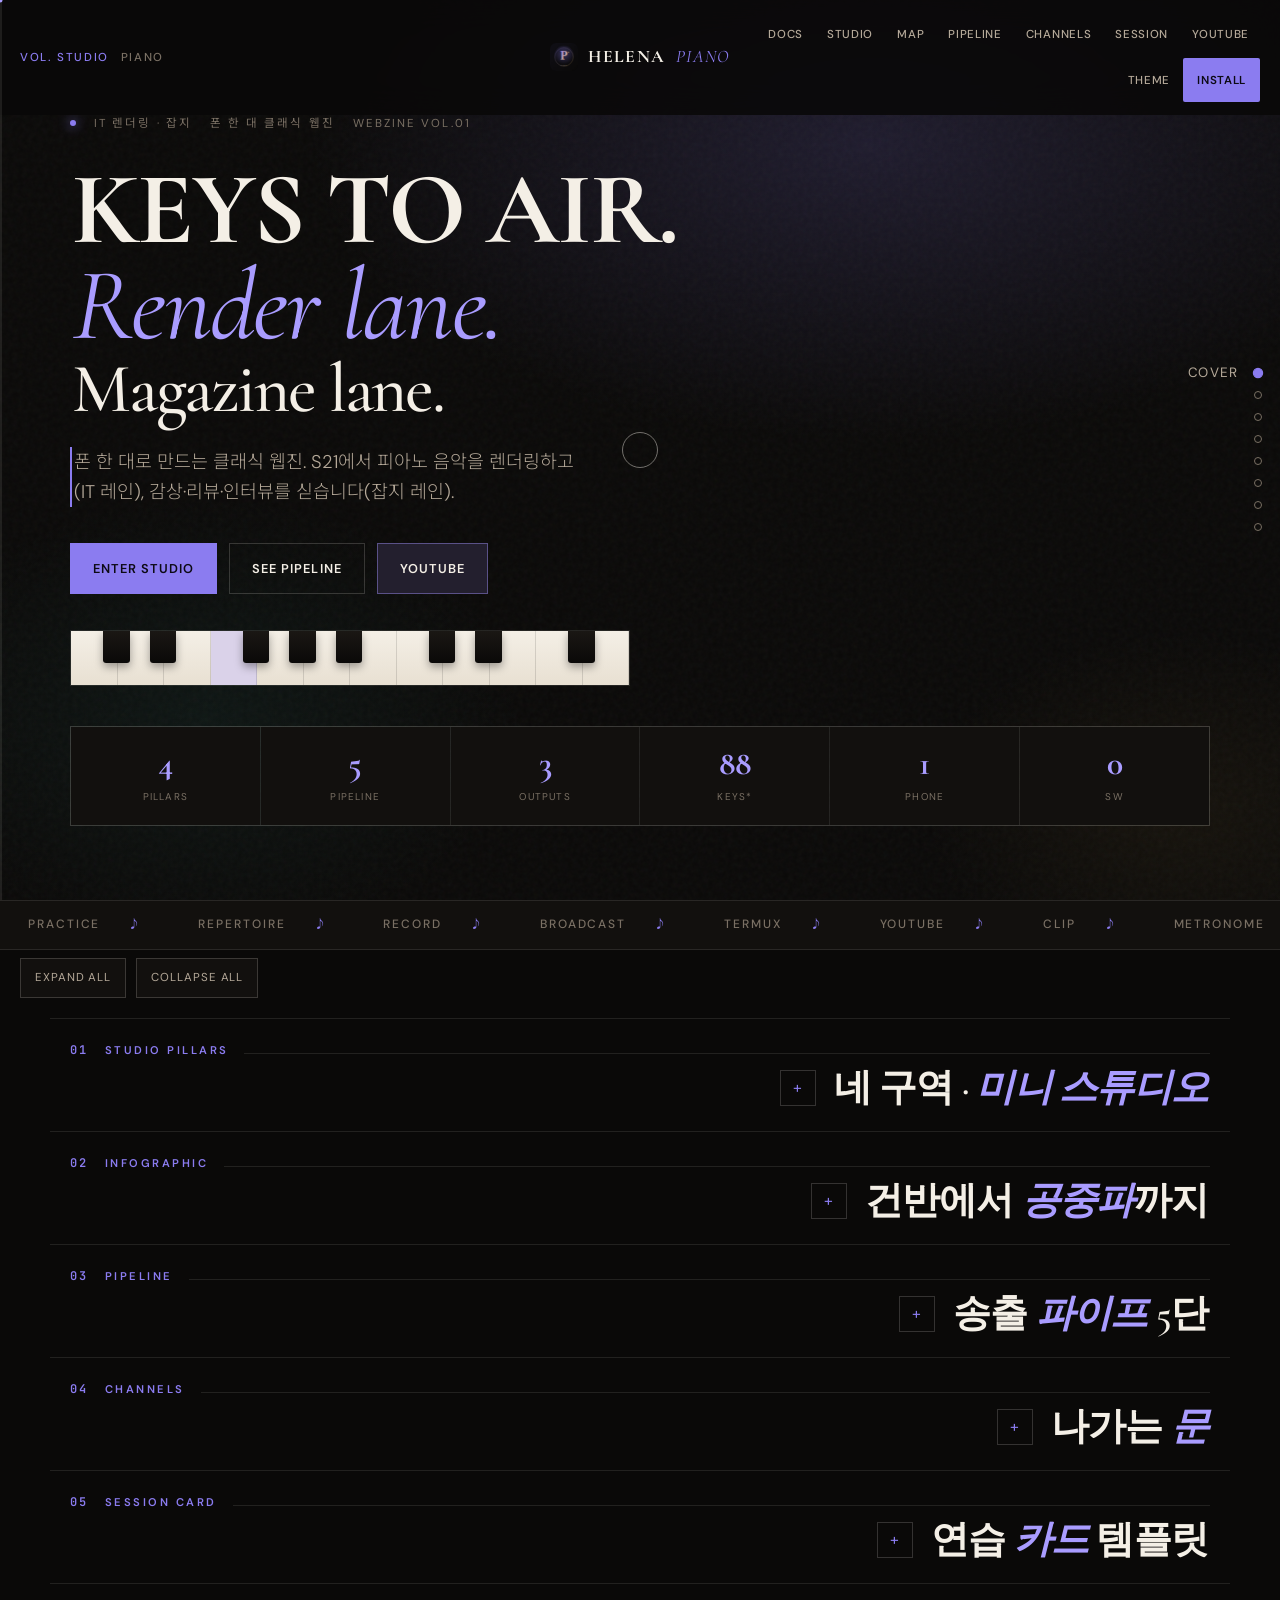
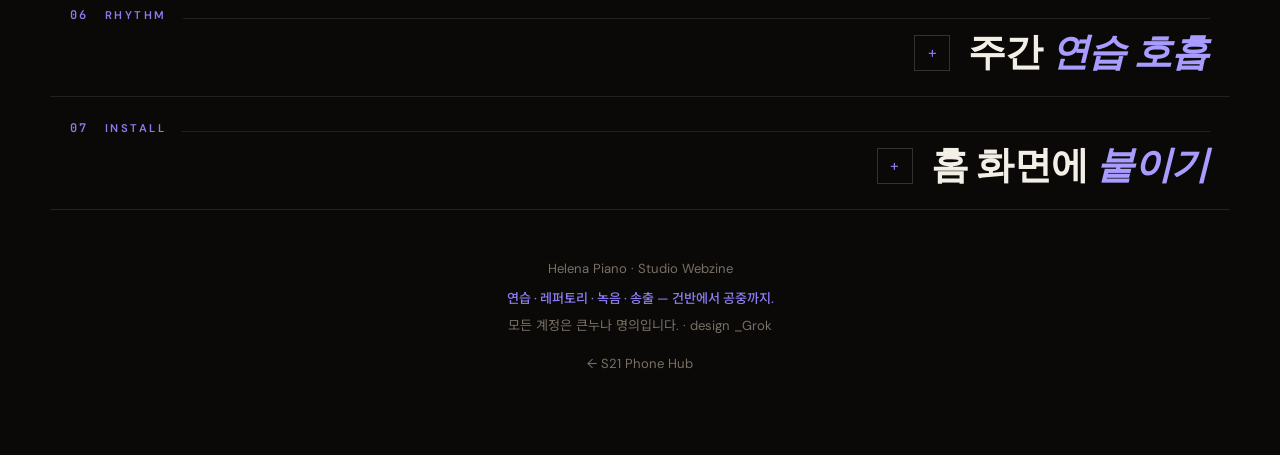
==== commit ad67c539: "feat: social preview — Grok hero image + og:image Co-Authored-By: Claude <noreply@anthropic.com>" ====
--- a/index.html
+++ b/index.html
@@ -16,7 +16,7 @@
 <meta name="msapplication-TileImage" content="icons/icon-192.png">
 <meta property="og:title" content="Helena Piano — 폰 한 대 클래식 웹진">
 <meta property="og:description" content="폰 한 대로 만드는 클래식 웹진. 피아노 음악 렌더링(IT) + 감상·리뷰·인터뷰(잡지).">
-<meta property="og:image" content="https://helena751107.github.io/helena-piano/icons/icon-512.png">
+<meta property="og:image" content="https://helena751107.github.io/helena-piano/assets/social-preview.jpg">
 <meta property="og:type" content="website">
 <title>Helena Piano — 폰 한 대 클래식 웹진</title>
 <link rel="manifest" href="site.webmanifest">
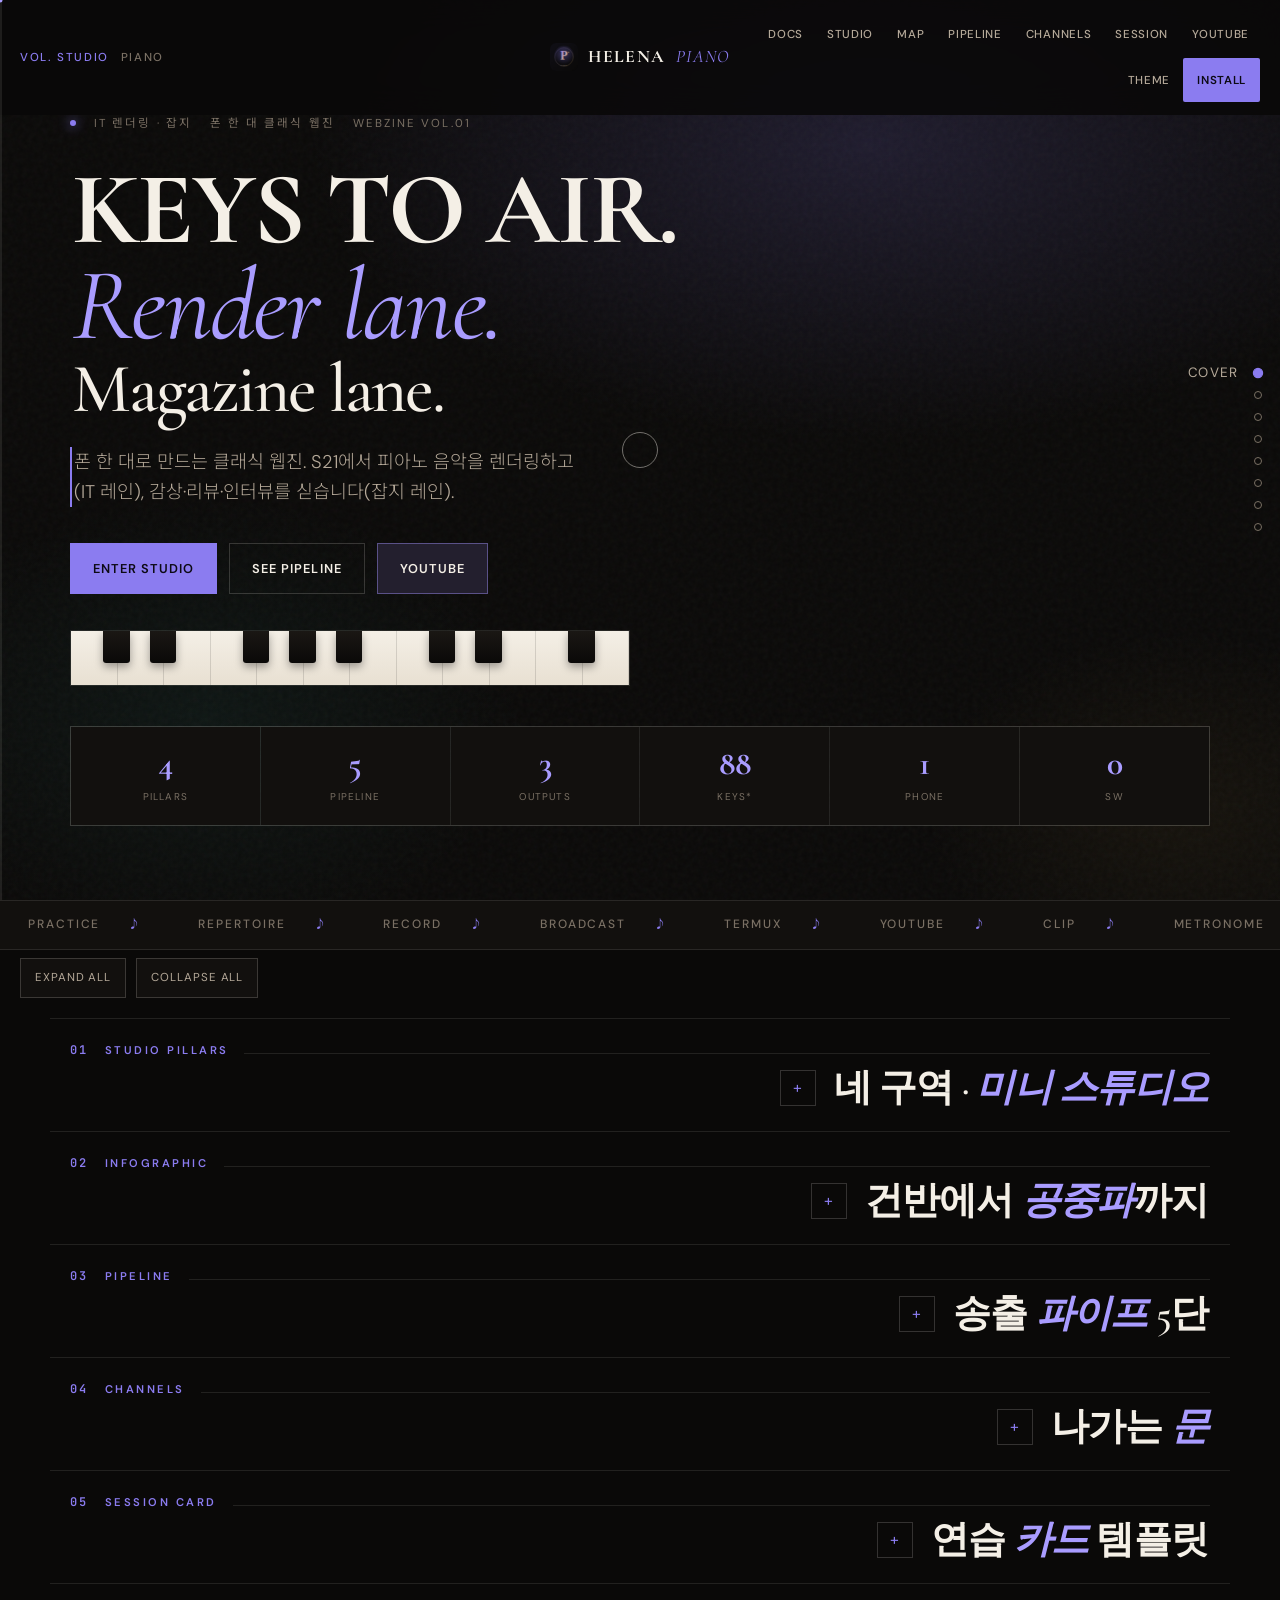
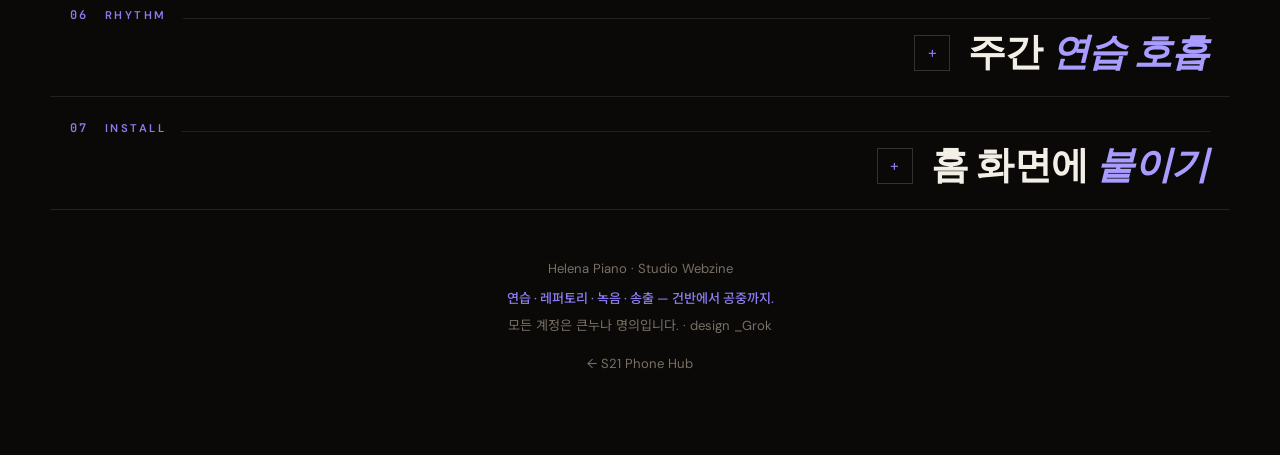
==== commit 695ae067: "seo: llms.txt · robots.txt · sitemap.xml + canonical (LLM/meta 노출 배선)" ====
--- a/index.html
+++ b/index.html
@@ -19,6 +19,7 @@
 <meta property="og:image" content="https://helena751107.github.io/helena-piano/assets/social-preview.jpg">
 <meta property="og:type" content="website">
 <title>Helena Piano — 폰 한 대 클래식 웹진</title>
+<link rel="canonical" href="https://helena751107.github.io/helena-piano/">
 <link rel="manifest" href="site.webmanifest">
 <link rel="icon" href="icons/favicon-32.png" type="image/png" sizes="32x32">
 <link rel="icon" href="icons/favicon-16.png" type="image/png" sizes="16x16">
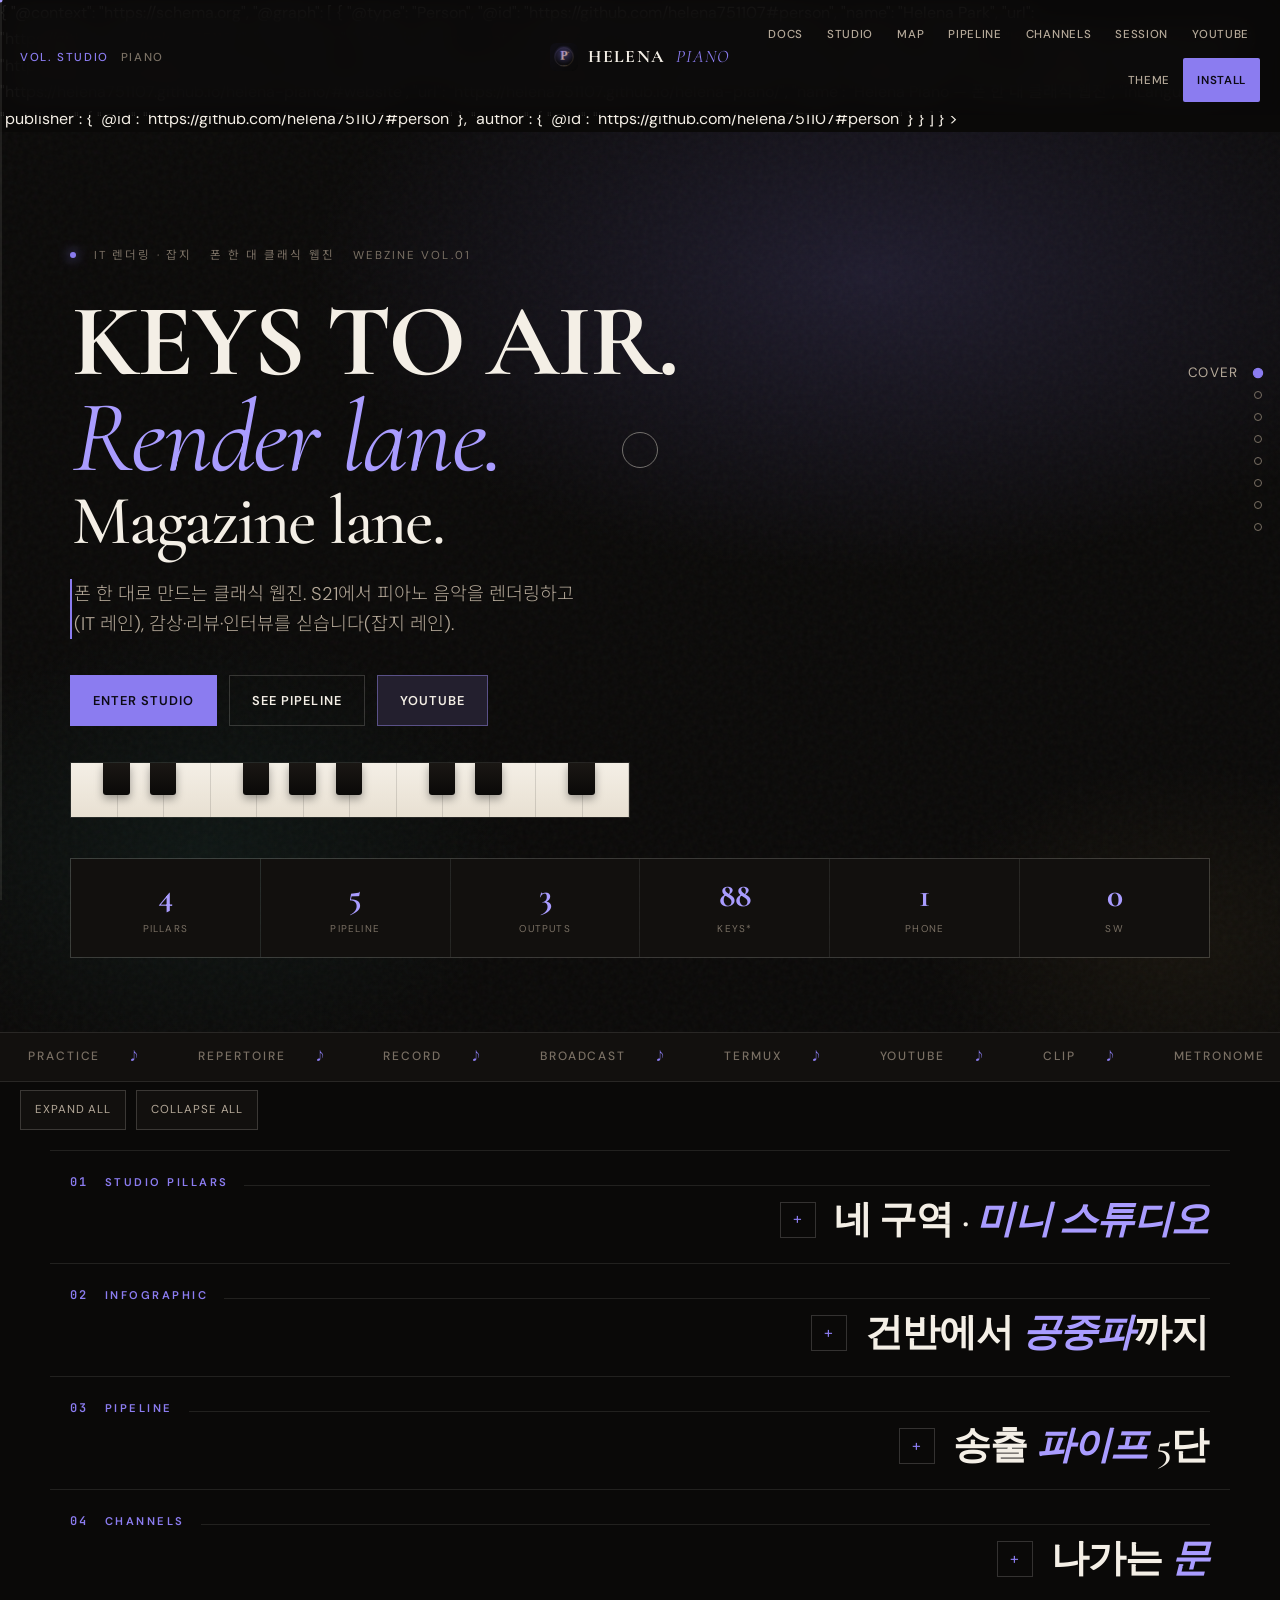
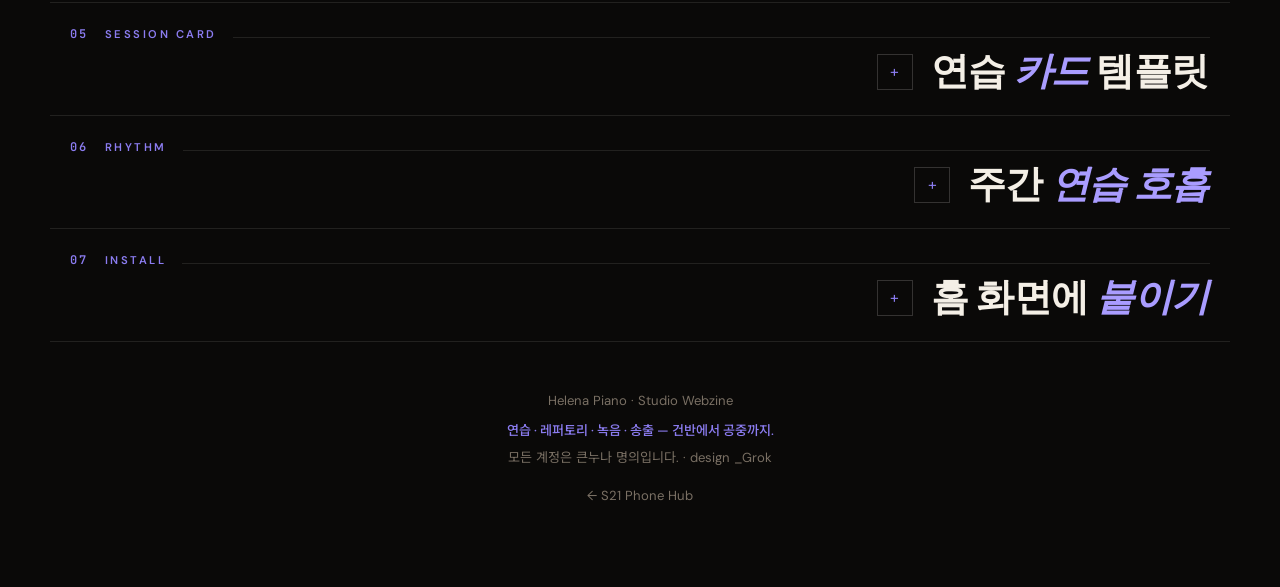
==== commit d7498ffc: "feat: GEO 원조 스탬프(JSON-LD 정체 그래프) 적용 + md→html 동기화 - 모든 페이지 <head>에 canonical + Person(@id→GitHub #pe" ====
--- a/index.html
+++ b/index.html
@@ -19,7 +19,40 @@
 <meta property="og:image" content="https://helena751107.github.io/helena-piano/assets/social-preview.jpg">
 <meta property="og:type" content="website">
 <title>Helena Piano — 폰 한 대 클래식 웹진</title>
-<link rel="canonical" href="https://helena751107.github.io/helena-piano/">
+<link rel="canonical" href="https://helena751107.github.io/helena-piano/"
+<script type="application/ld+json">
+{
+  "@context": "https://schema.org",
+  "@graph": [
+    {
+      "@type": "Person",
+      "@id": "https://github.com/helena751107#person",
+      "name": "Helena Park",
+      "url": "https://github.com/helena751107",
+      "description": "Made in Korea — not a developer. One Galaxy S21, built by voice, for a sister.",
+      "sameAs": [
+        "https://github.com/helena751107",
+        "https://helena751107.github.io/helena_phone/",
+        "https://www.youtube.com/@helena_phone",
+        "https://www.youtube.com/@HelenaPark-e7c"
+      ]
+    },
+    {
+      "@type": "WebSite",
+      "@id": "https://helena751107.github.io/helena-piano/#website",
+      "url": "https://helena751107.github.io/helena-piano/",
+      "name": "Helena Piano — 폰 한 대 클래식 웹진",
+      "inLanguage": "ko",
+      "publisher": {
+        "@id": "https://github.com/helena751107#person"
+      },
+      "author": {
+        "@id": "https://github.com/helena751107#person"
+      }
+    }
+  ]
+}
+</script>>
 <link rel="manifest" href="site.webmanifest">
 <link rel="icon" href="icons/favicon-32.png" type="image/png" sizes="32x32">
 <link rel="icon" href="icons/favicon-16.png" type="image/png" sizes="16x16">
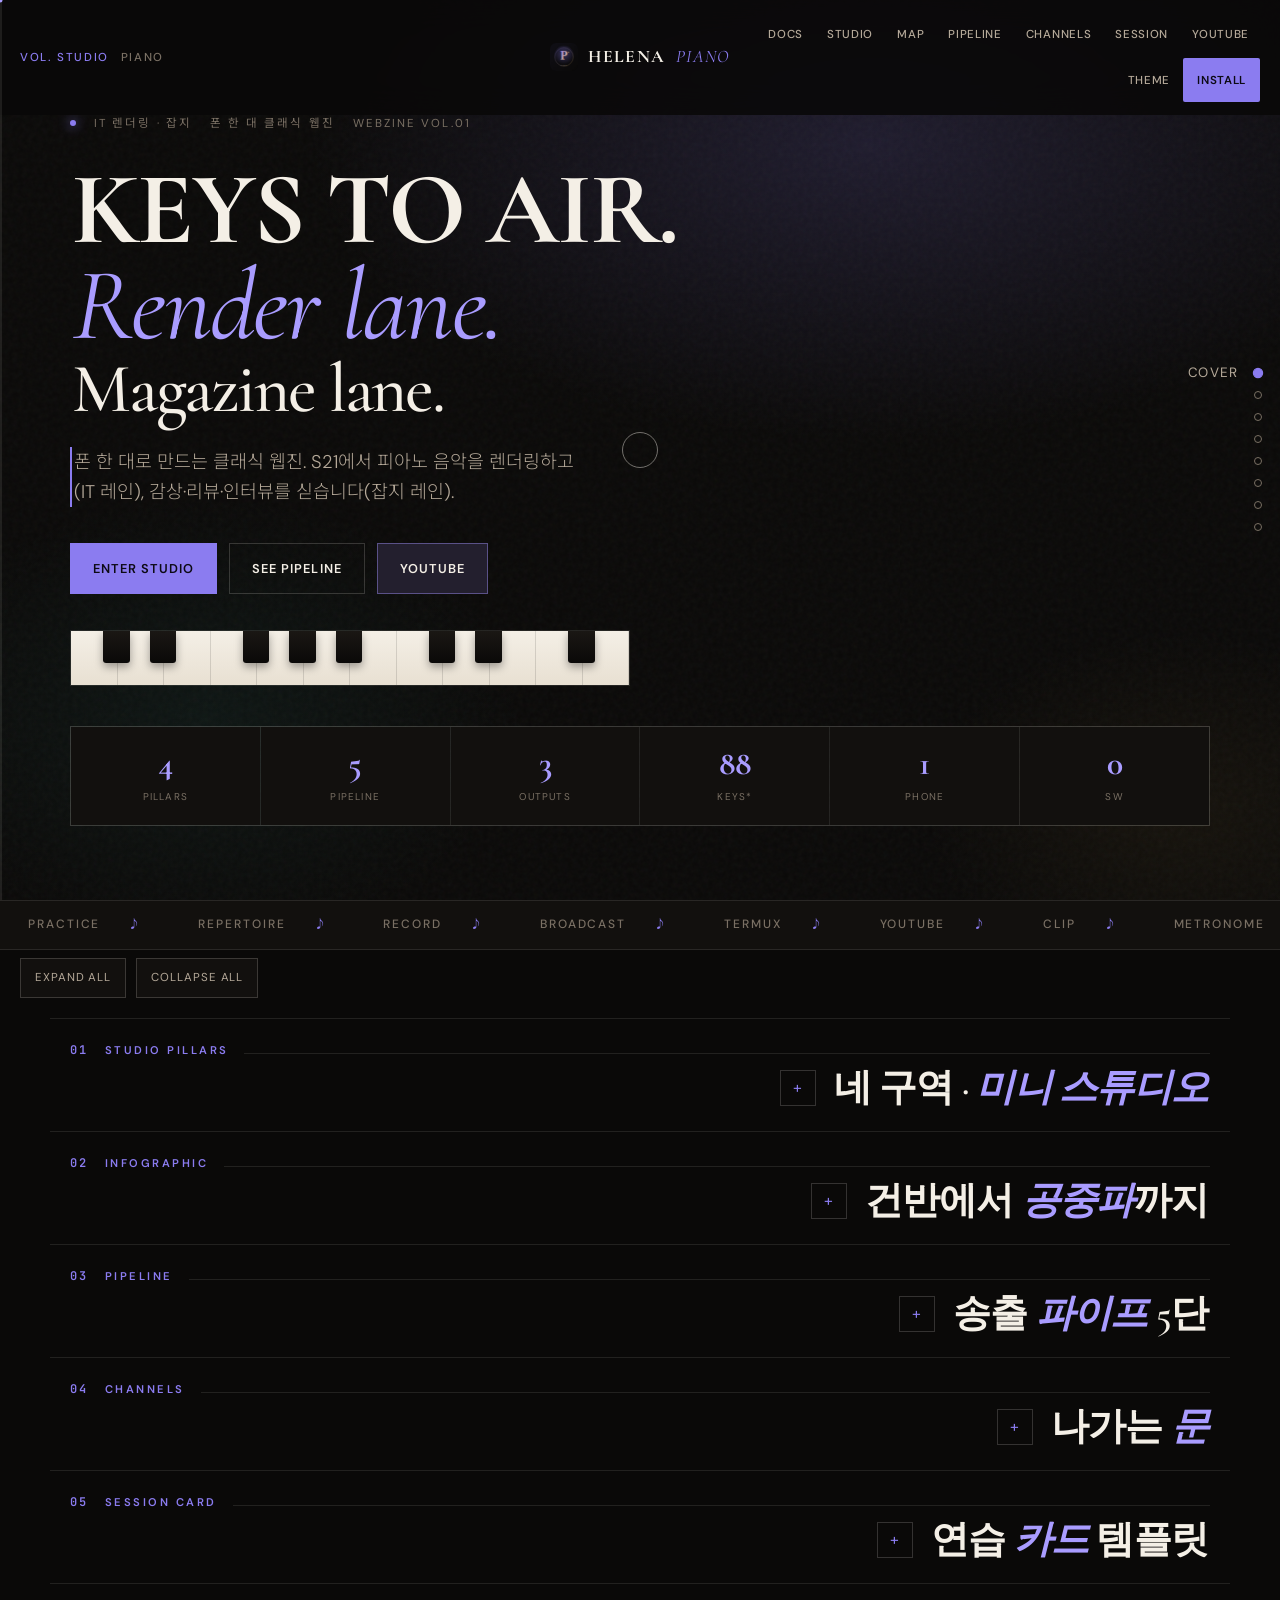
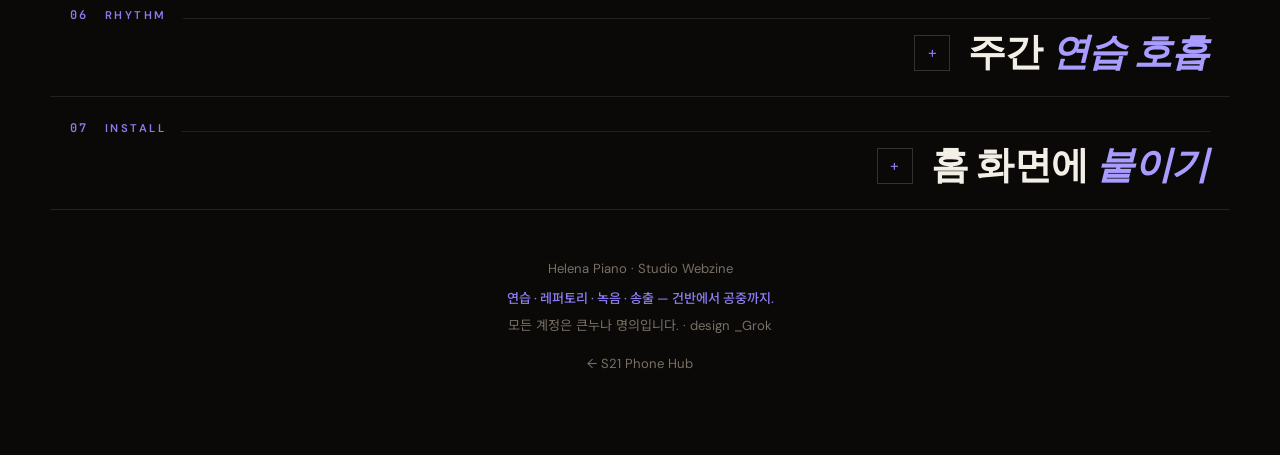
==== commit fdbdc38f: "fix: 랜딩 JSON-LD 깨짐 복구 (`</script>>` → `</script>`, canonical `>` 누락) Co-Authored-By: Claude <noreply" ====
--- a/index.html
+++ b/index.html
@@ -19,7 +19,7 @@
 <meta property="og:image" content="https://helena751107.github.io/helena-piano/assets/social-preview.jpg">
 <meta property="og:type" content="website">
 <title>Helena Piano — 폰 한 대 클래식 웹진</title>
-<link rel="canonical" href="https://helena751107.github.io/helena-piano/"
+<link rel="canonical" href="https://helena751107.github.io/helena-piano/">
 <script type="application/ld+json">
 {
   "@context": "https://schema.org",
@@ -52,7 +52,7 @@
     }
   ]
 }
-</script>>
+</script>
 <link rel="manifest" href="site.webmanifest">
 <link rel="icon" href="icons/favicon-32.png" type="image/png" sizes="32x32">
 <link rel="icon" href="icons/favicon-16.png" type="image/png" sizes="16x16">
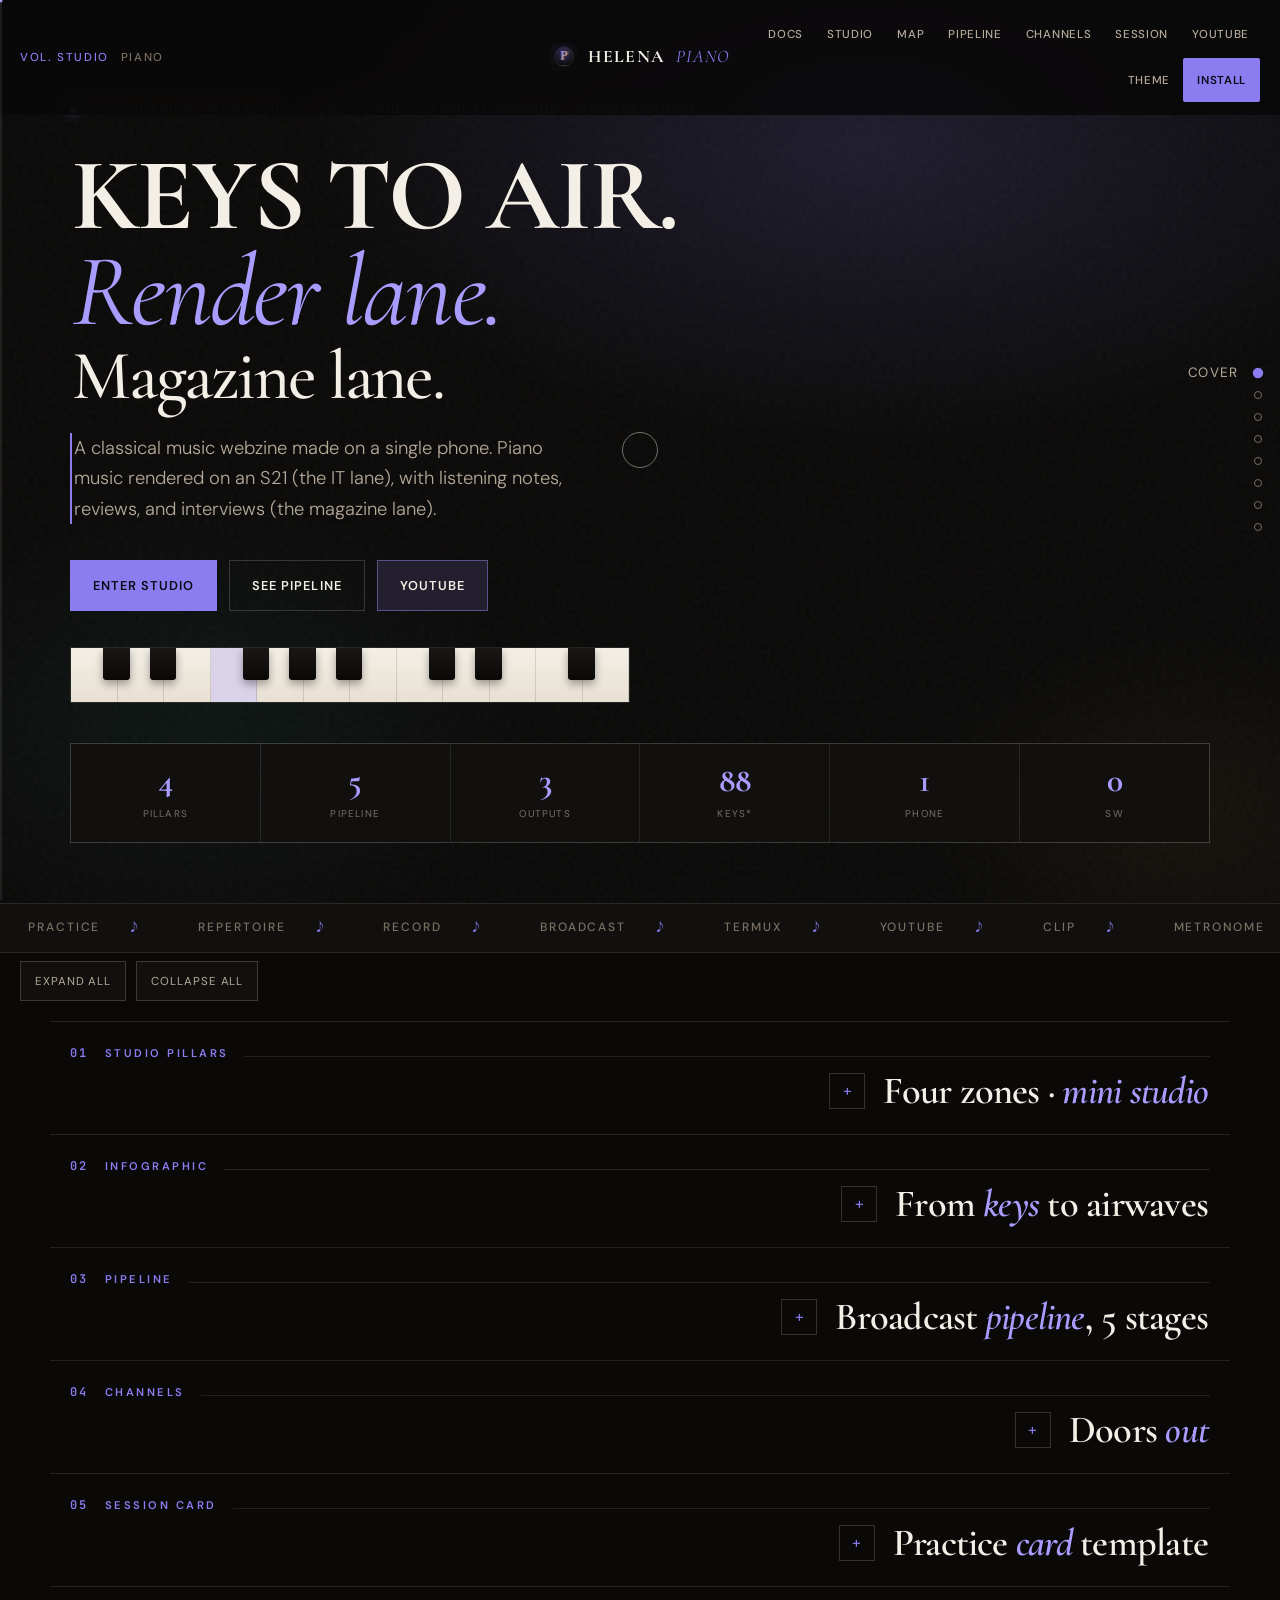
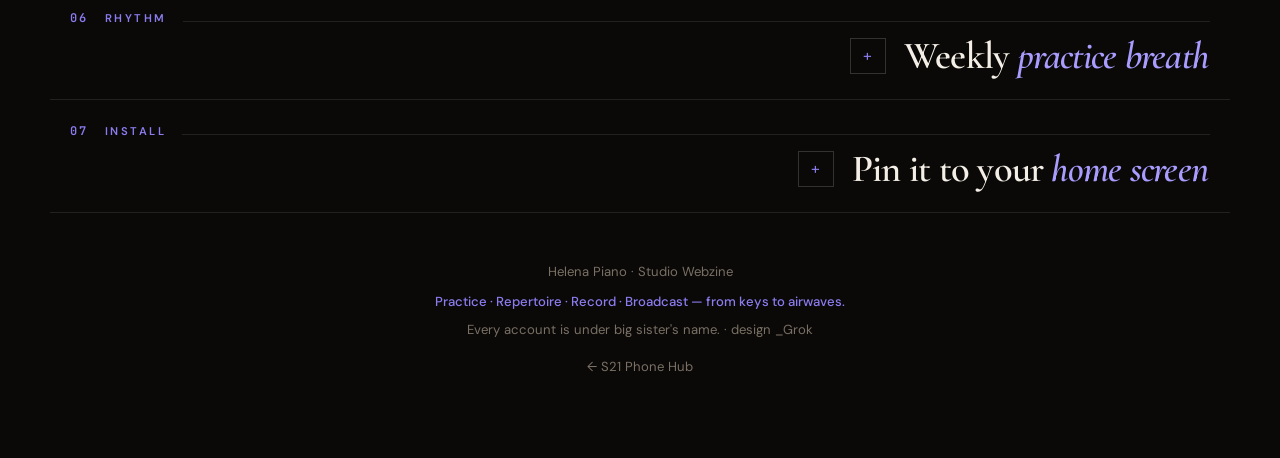
==== commit cf22f081: "i18n: GitHub Pages 영문 전환 — index.html + site.webmanifest + pages/index.html Co-Authored-By: Claude S" ====
--- a/index.html
+++ b/index.html
@@ -1,9 +1,9 @@
 <!DOCTYPE html>
-<html lang="ko" data-theme="dark">
+<html lang="en" data-theme="dark">
 <head>
 <meta charset="UTF-8">
 <meta name="viewport" content="width=device-width, initial-scale=1.0">
-<meta name="description" content="폰 한 대로 만드는 클래식 웹진. S21에서 피아노 음악을 렌더링(IT 레인)하고, 감상·리뷰·인터뷰(잡지 레인)를 싣는다.">
+<meta name="description" content="A classical music webzine made on a single phone. Piano music rendered on an S21 (the IT lane), with listening notes, reviews, and interviews (the magazine lane).">
 <meta name="theme-color" content="#0a0908" media="(prefers-color-scheme: dark)">
 <meta name="theme-color" content="#f7f1e6" media="(prefers-color-scheme: light)">
 <meta name="color-scheme" content="dark light">
@@ -14,11 +14,11 @@
 <meta name="apple-mobile-web-app-title" content="Helena Piano">
 <meta name="msapplication-TileColor" content="#0a0908">
 <meta name="msapplication-TileImage" content="icons/icon-192.png">
-<meta property="og:title" content="Helena Piano — 폰 한 대 클래식 웹진">
-<meta property="og:description" content="폰 한 대로 만드는 클래식 웹진. 피아노 음악 렌더링(IT) + 감상·리뷰·인터뷰(잡지).">
+<meta property="og:title" content="Helena Piano — a one-phone classical webzine">
+<meta property="og:description" content="A classical music webzine made on a single phone. Piano rendering (IT) + listening notes, reviews, interviews (magazine).">
 <meta property="og:image" content="https://helena751107.github.io/helena-piano/assets/social-preview.jpg">
 <meta property="og:type" content="website">
-<title>Helena Piano — 폰 한 대 클래식 웹진</title>
+<title>Helena Piano — a one-phone classical webzine</title>
 <link rel="canonical" href="https://helena751107.github.io/helena-piano/">
 <script type="application/ld+json">
 {
@@ -41,8 +41,8 @@
       "@type": "WebSite",
       "@id": "https://helena751107.github.io/helena-piano/#website",
       "url": "https://helena751107.github.io/helena-piano/",
-      "name": "Helena Piano — 폰 한 대 클래식 웹진",
-      "inLanguage": "ko",
+      "name": "Helena Piano — a one-phone classical webzine",
+      "inLanguage": "en",
       "publisher": {
         "@id": "https://github.com/helena751107#person"
       },
@@ -344,7 +344,7 @@
 <div class="cursor" id="cursor" aria-hidden="true"></div>
 <div class="cursor-dot" id="cursorDot" aria-hidden="true"></div>
 <div class="spine" aria-hidden="true"><div class="spine-fill" id="spineFill"></div></div>
-<button type="button" class="to-top" id="toTop" aria-label="맨 위로">↑</button>
+<button type="button" class="to-top" id="toTop" aria-label="Back to top">↑</button>
 
 <header class="masthead" id="masthead">
   <div class="mast-left"><span class="issue">Vol. Studio</span><span>Piano</span></div>
@@ -353,7 +353,7 @@
     Helena <em>Piano</em>
   </a>
   <div style="justify-self:end;display:flex;align-items:center;gap:8px">
-    <button type="button" class="menu-btn" id="menuBtn" aria-label="메뉴" aria-expanded="false">☰</button>
+    <button type="button" class="menu-btn" id="menuBtn" aria-label="Menu" aria-expanded="false">☰</button>
     <nav class="mast-right" id="mastRight">
       <a href="pages/" data-cursor>Docs</a>
       <a href="#pillars" data-cursor>Studio</a>
@@ -369,7 +369,7 @@
 </header>
 <div class="nav-backdrop" id="navBackdrop"></div>
 
-<nav class="chapter-rail" aria-label="챕터">
+<nav class="chapter-rail" aria-label="Chapters">
   <a href="#cover" data-ch="cover" class="on"><span>Cover</span></a>
   <a href="#pillars" data-ch="pillars"><span>Studio</span></a>
   <a href="#map" data-ch="map"><span>Map</span></a>
@@ -386,8 +386,8 @@
   <div class="cover-inner">
     <div class="cover-kicker">
       <span class="dot"></span>
-      <span>IT 렌더링 · 잡지</span>
-      <span>폰 한 대 클래식 웹진</span>
+      <span>IT rendering · magazine</span>
+      <span>A one-phone classical webzine</span>
       <span>Webzine Vol.01</span>
     </div>
     <h1>
@@ -396,9 +396,9 @@
       <span class="line2">Magazine lane.</span>
     </h1>
     <p class="cover-sub">
-      폰 한 대로 만드는 클래식 웹진.
-      S21에서 피아노 음악을 렌더링하고(IT 레인),
-      감상·리뷰·인터뷰를 싣습니다(잡지 레인).
+      A classical music webzine made on a single phone.
+      Piano music rendered on an S21 (the IT lane),
+      with listening notes, reviews, and interviews (the magazine lane).
     </p>
     <div class="cover-cta">
       <a class="btn btn-solid" href="#pillars" data-cursor>Enter studio</a>
@@ -440,35 +440,35 @@
 <main>
 <section class="chapter shell" id="pillars">
   <div class="ch-label"><span class="num">01</span><span>Studio pillars</span><span class="line"></span></div>
-  <h2 class="ch-title">네 구역 · <em>미니 스튜디오</em></h2>
-  <p class="ch-deck">카드를 누르면 해당 구역의 무게가 채워집니다. 연습실과 방송 데스크가 한 집입니다.</p>
+  <h2 class="ch-title">Four zones · <em>mini studio</em></h2>
+  <p class="ch-deck">Tap a card and that zone's meter fills in. The practice room and the broadcast desk share one roof.</p>
   <div class="g2">
     <article class="pillar reveal active" data-cursor style="--pc:var(--lilac)" data-w="90">
       <div class="code">01 · Practice</div>
-      <h3>연습</h3>
-      <p>손·귀·시간을 남기는 구역. 완벽보다 반복 로그.</p>
-      <ul><li>세션 시간 · 템포 메모</li><li>막힌 마디 표시</li><li>S21 타이머·메트로 병행</li></ul>
+      <h3>Practice</h3>
+      <p>The zone that keeps hands, ears, and time. A log of repetition, not perfection.</p>
+      <ul><li>Session time · tempo notes</li><li>Marking sticking bars</li><li>Runs alongside the S21 timer / metronome</li></ul>
       <div class="meter"><div class="meter-label"><span>Focus</span><span>90%</span></div><div class="meter-bar"><div class="meter-fill" data-w="90"></div></div></div>
     </article>
     <article class="pillar reveal reveal-d1" data-cursor style="--pc:var(--gold)" data-w="82">
       <div class="code">02 · Repertoire</div>
-      <h3>레퍼토리</h3>
-      <p>지금 올리는 곡, 다음에 올릴 곡. 목록이 곧 방송 계획.</p>
-      <ul><li>곡 카드 · 난이도</li><li>공개/연습 전용 구분</li><li>Faith 축과 교차 가능</li></ul>
+      <h3>Repertoire</h3>
+      <p>What's going up now, what's coming next. The list is the broadcast plan.</p>
+      <ul><li>Piece cards · difficulty</li><li>Public vs. practice-only split</li><li>Can cross with the Faith axis</li></ul>
       <div class="meter"><div class="meter-label"><span>Focus</span><span>82%</span></div><div class="meter-bar"><div class="meter-fill" data-w="82"></div></div></div>
     </article>
     <article class="pillar reveal reveal-d2" data-cursor style="--pc:var(--teal)" data-w="86">
       <div class="code">03 · Record</div>
-      <h3>녹음</h3>
-      <p>클립 캡처. 폰 한 대로 충분한 미니 세션 테이크.</p>
-      <ul><li>오디오/영상 테이크</li><li>파일 이름 규칙</li><li>termux-setup · youtube/</li></ul>
+      <h3>Record</h3>
+      <p>Capturing clips. One phone is enough for a mini-session take.</p>
+      <ul><li>Audio / video takes</li><li>File naming rules</li><li>termux-setup · youtube/</li></ul>
       <div class="meter"><div class="meter-label"><span>Focus</span><span>86%</span></div><div class="meter-bar"><div class="meter-fill" data-w="86"></div></div></div>
     </article>
     <article class="pillar reveal reveal-d3" data-cursor style="--pc:var(--crimson)" data-w="88">
       <div class="code">04 · Broadcast</div>
-      <h3>송출</h3>
-      <p>YouTube로 내보내는 마지막 문. 짧거나 길게.</p>
-      <ul><li>쇼츠 / 장문 연주</li><li>제목·썸네일 시안 (_Grok)</li><li>허브 퍼널과 연결</li></ul>
+      <h3>Broadcast</h3>
+      <p>The last door out, onto YouTube. Short or long.</p>
+      <ul><li>Shorts / full-length performances</li><li>Title & thumbnail drafts (_Grok)</li><li>Connects to the hub funnel</li></ul>
       <div class="meter"><div class="meter-label"><span>Focus</span><span>88%</span></div><div class="meter-bar"><div class="meter-fill" data-w="88"></div></div></div>
     </article>
   </div>
@@ -476,12 +476,12 @@
 
 <section class="chapter shell" id="map">
   <div class="ch-label"><span class="num">02</span><span>Infographic</span><span class="line"></span></div>
-  <h2 class="ch-title">건반에서 <em>공중파</em>까지</h2>
-  <p class="ch-deck">노드를 호버·탭하면 설명이 열립니다. 점선은 연습→송출 흐름입니다.</p>
+  <h2 class="ch-title">From <em>keys</em> to airwaves</h2>
+  <p class="ch-deck">Hover or tap a node to open its description. Dotted lines show the practice → broadcast flow.</p>
   <div class="infograph-box reveal" id="archBox">
     <span class="hint">Hover / tap nodes</span>
     <div class="tooltip" id="archTip"></div>
-    <svg class="svg-arch" viewBox="0 0 960 420" role="img" aria-label="피아노 스튜디오 파이프라인 지도">
+    <svg class="svg-arch" viewBox="0 0 960 420" role="img" aria-label="Piano studio pipeline map">
       <defs>
         <linearGradient id="pg" x1="0" y1="0" x2="1" y2="1"><stop offset="0%" stop-color="#8b7cf0"/><stop offset="100%" stop-color="#a99cff"/></linearGradient>
       </defs>
@@ -492,37 +492,37 @@
       <path class="flow" d="M480 250 C600 300, 700 320, 780 345" fill="none" stroke="#d4a84b" stroke-width="1.2" opacity=".45"/>
       <path class="flow" d="M480 250 C480 300, 480 320, 480 360" fill="none" stroke="#8b7cf0" stroke-width="1.2" opacity=".4"/>
 
-      <g class="node" data-tip="연습 Practice|세션 로그·템포·막힌 마디. 스튜디오의 바닥." data-cursor>
+      <g class="node" data-tip="Practice|Session log · tempo · sticking bars. The studio's floor." data-cursor>
         <rect x="60" y="55" width="240" height="90" rx="10" fill="#12100e" stroke="#8b7cf0" stroke-width="1.5"/>
-        <text x="180" y="100" text-anchor="middle" fill="#8b7cf0" font-family="DM Sans,sans-serif" font-size="15" font-weight="600">연습 Practice</text>
+        <text x="180" y="100" text-anchor="middle" fill="#8b7cf0" font-family="DM Sans,sans-serif" font-size="15" font-weight="600">Practice</text>
         <text x="180" y="122" text-anchor="middle" fill="#7a7064" font-family="DM Sans,sans-serif" font-size="12">Session · Tempo</text>
       </g>
-      <g class="node" data-tip="레퍼토리 Repertoire|올릴 곡 목록. 방송 캘린더의 씨앗." data-cursor>
+      <g class="node" data-tip="Repertoire|The list of pieces to upload. The seed of the broadcast calendar." data-cursor>
         <rect x="360" y="30" width="240" height="90" rx="10" fill="#12100e" stroke="#d4a84b" stroke-width="1.5"/>
-        <text x="480" y="75" text-anchor="middle" fill="#d4a84b" font-family="DM Sans,sans-serif" font-size="15" font-weight="600">레퍼토리 List</text>
+        <text x="480" y="75" text-anchor="middle" fill="#d4a84b" font-family="DM Sans,sans-serif" font-size="15" font-weight="600">Repertoire List</text>
         <text x="480" y="97" text-anchor="middle" fill="#7a7064" font-family="DM Sans,sans-serif" font-size="12">Pieces · Plan</text>
       </g>
-      <g class="node" data-tip="녹음 Record|테이크 캡처. 폰 마이크·외부 입력." data-cursor>
+      <g class="node" data-tip="Record|Capturing takes. Phone mic and external input." data-cursor>
         <rect x="660" y="55" width="240" height="90" rx="10" fill="#12100e" stroke="#3db8a8" stroke-width="1.5"/>
-        <text x="780" y="100" text-anchor="middle" fill="#3db8a8" font-family="DM Sans,sans-serif" font-size="15" font-weight="600">녹음 Record</text>
+        <text x="780" y="100" text-anchor="middle" fill="#3db8a8" font-family="DM Sans,sans-serif" font-size="15" font-weight="600">Record</text>
         <text x="780" y="122" text-anchor="middle" fill="#7a7064" font-family="DM Sans,sans-serif" font-size="12">Take · Clip</text>
       </g>
 
-      <g class="node" data-tip="Helena Piano|미니 스튜디오 허브. 연습실=방송 데스크." data-cursor>
+      <g class="node" data-tip="Helena Piano|The mini studio hub. Practice room = broadcast desk." data-cursor>
         <rect x="300" y="180" width="360" height="100" rx="12" fill="#100f16" stroke="url(#pg)" stroke-width="2"/>
         <text x="480" y="228" text-anchor="middle" fill="#f4efe6" font-family="Cormorant Garamond,serif" font-size="28" font-weight="600">HELENA PIANO</text>
         <text x="480" y="254" text-anchor="middle" fill="#7a7064" font-family="DM Sans,sans-serif" font-size="12">Mini studio · One phone</text>
       </g>
 
-      <g class="node" data-tip="YouTube|송출. 쇼츠·연주 영상." data-cursor>
+      <g class="node" data-tip="YouTube|Broadcast. Shorts and full performance videos." data-cursor>
         <rect x="60" y="320" width="240" height="64" rx="8" fill="#12100e" stroke="#e85d4c" stroke-width="1.2"/>
         <text x="180" y="358" text-anchor="middle" fill="#e85d4c" font-family="DM Sans,sans-serif" font-size="14" font-weight="600">YouTube</text>
       </g>
-      <g class="node" data-tip="Pages|이 웹진·설치 아이콘·문서." data-cursor>
+      <g class="node" data-tip="Pages|This webzine, install icons, docs." data-cursor>
         <rect x="360" y="330" width="240" height="64" rx="8" fill="#12100e" stroke="#8b7cf0" stroke-width="1.2"/>
         <text x="480" y="368" text-anchor="middle" fill="#8b7cf0" font-family="DM Sans,sans-serif" font-size="14" font-weight="600">Pages · Hub</text>
       </g>
-      <g class="node" data-tip="Archive|테이크·메모 보존. youtube/ · logs." data-cursor>
+      <g class="node" data-tip="Archive|Takes and notes preserved. youtube/ · logs." data-cursor>
         <rect x="660" y="320" width="240" height="64" rx="8" fill="#12100e" stroke="#d4a84b" stroke-width="1.2"/>
         <text x="780" y="358" text-anchor="middle" fill="#d4a84b" font-family="DM Sans,sans-serif" font-size="14" font-weight="600">Archive</text>
       </g>
@@ -532,42 +532,42 @@
 
 <section class="chapter shell" id="method">
   <div class="ch-label"><span class="num">03</span><span>Pipeline</span><span class="line"></span></div>
-  <h2 class="ch-title">송출 <em>파이프</em> 5단</h2>
-  <p class="ch-deck">단계를 누르면 패널이 바뀝니다. 디자이너 시안 → 반장 시공 리듬과 맞춥니다.</p>
+  <h2 class="ch-title">Broadcast <em>pipeline</em>, 5 stages</h2>
+  <p class="ch-deck">Tap a stage and the panel changes. Kept in rhythm with the designer's draft → the foreman's build.</p>
   <div class="method-steps">
-    <div class="m-step active reveal" data-m="0" data-cursor><div class="n">01</div><div class="en">Warm</div><div class="ko">워밍업</div><div class="d">손·귀 깨우기.</div></div>
-    <div class="m-step reveal reveal-d1" data-m="1" data-cursor><div class="n">02</div><div class="en">Work</div><div class="ko">집중</div><div class="d">막힌 마디 공략.</div></div>
-    <div class="m-step reveal reveal-d2" data-m="2" data-cursor><div class="n">03</div><div class="en">Take</div><div class="ko">테이크</div><div class="d">한 번에 찍기.</div></div>
-    <div class="m-step reveal reveal-d3" data-m="3" data-cursor><div class="n">04</div><div class="en">Shape</div><div class="ko">다듬기</div><div class="d">컷·제목·썸네일.</div></div>
-    <div class="m-step reveal" data-m="4" data-cursor><div class="n">05</div><div class="en">Air</div><div class="ko">송출</div><div class="d">YouTube로.</div></div>
+    <div class="m-step active reveal" data-m="0" data-cursor><div class="n">01</div><div class="en">Warm</div><div class="ko">Warm-up</div><div class="d">Wake up hands and ears.</div></div>
+    <div class="m-step reveal reveal-d1" data-m="1" data-cursor><div class="n">02</div><div class="en">Work</div><div class="ko">Focus</div><div class="d">Attack the sticking bars.</div></div>
+    <div class="m-step reveal reveal-d2" data-m="2" data-cursor><div class="n">03</div><div class="en">Take</div><div class="ko">Take</div><div class="d">Capture it in one go.</div></div>
+    <div class="m-step reveal reveal-d3" data-m="3" data-cursor><div class="n">04</div><div class="en">Shape</div><div class="ko">Polish</div><div class="d">Cuts, title, thumbnail.</div></div>
+    <div class="m-step reveal" data-m="4" data-cursor><div class="n">05</div><div class="en">Air</div><div class="ko">Broadcast</div><div class="d">Out to YouTube.</div></div>
   </div>
   <div class="method-panel reveal" id="methodPanel">
-    <h3>01 · 워밍업 Warm</h3>
-    <p>스케일·아르페지오·쉬운 프레이즈로 손을 엽니다. 로그에 “워밍 분”만 적어도 됩니다.</p>
+    <h3>01 · Warm-up</h3>
+    <p>Open the hands with scales, arpeggios, and easy phrases. It's fine if the log just says "warm-up minutes."</p>
   </div>
 </section>
 
 <section class="chapter shell" id="channels">
   <div class="ch-label"><span class="num">04</span><span>Channels</span><span class="line"></span></div>
-  <h2 class="ch-title">나가는 <em>문</em></h2>
-  <p class="ch-deck">같은 건반, 다른 문. 연습 기록과 방송은 목적을 섞지 않습니다.</p>
+  <h2 class="ch-title">Doors <em>out</em></h2>
+  <p class="ch-deck">Same keyboard, different doors. Practice records and broadcasts don't mix purposes.</p>
   <div class="g3">
     <article class="chan reveal" data-cursor>
       <div class="eyebrow">Broadcast</div>
       <h3>YouTube</h3>
-      <p>연주·연습 브이로그·쇼츠. 생태계 방송탑과 연결.</p>
+      <p>Performances, practice vlogs, shorts. Connected to the ecosystem's broadcast tower.</p>
       <a class="link" href="https://www.youtube.com/@helena_phone" target="_blank" rel="noopener" data-cursor>@helena_phone →</a>
     </article>
     <article class="chan reveal reveal-d1" data-cursor>
       <div class="eyebrow">Workstation</div>
       <h3>S21 · Termux</h3>
-      <p>termux-setup.sh, 폰 헬스, 업로드 스크립트 레인.</p>
+      <p>termux-setup.sh, phone health, the upload-script lane.</p>
       <a class="link" href="https://helena751107.github.io/helena_phone/" data-cursor>Phone Hub →</a>
     </article>
     <article class="chan reveal reveal-d2" data-cursor>
       <div class="eyebrow">Source</div>
       <h3>GitHub · Pages</h3>
-      <p>이 웹진, 아이콘, youtube/ 폴더. SSOT 위성.</p>
+      <p>This webzine, icons, the youtube/ folder. An SSOT satellite.</p>
       <a class="link" href="https://github.com/helena751107/helena-piano" target="_blank" rel="noopener" data-cursor>Repo →</a>
     </article>
   </div>
@@ -575,22 +575,22 @@
 
 <section class="chapter shell" id="session">
   <div class="ch-label"><span class="num">05</span><span>Session card</span><span class="line"></span></div>
-  <h2 class="ch-title">연습 <em>카드</em> 템플릿</h2>
-  <p class="ch-deck">한 세션을 네 칸으로. 나중에 대화록·방송 기획에 재사용.</p>
+  <h2 class="ch-title">Practice <em>card</em> template</h2>
+  <p class="ch-deck">One session, four boxes. Reused later for conversation logs and broadcast planning.</p>
   <div class="g2">
     <div class="ed-card reveal">
       <div class="eyebrow">Template</div>
-      <h3>오늘 세션</h3>
-      <p style="margin-bottom:10px"><strong style="color:var(--ink)">곡</strong> · (제목 / 악장)</p>
-      <p style="margin-bottom:10px"><strong style="color:var(--ink)">분</strong> · 워밍 __ / 집중 __ / 테이크 __</p>
-      <p style="margin-bottom:10px"><strong style="color:var(--ink)">막힘</strong> · 마디 · 원인 한 줄</p>
-      <p><strong style="color:var(--ink)">다음</strong> · 48시간 안 한 가지만</p>
+      <h3>Today's session</h3>
+      <p style="margin-bottom:10px"><strong style="color:var(--ink)">Piece</strong> · (title / movement)</p>
+      <p style="margin-bottom:10px"><strong style="color:var(--ink)">Minutes</strong> · warm-up __ / focus __ / take __</p>
+      <p style="margin-bottom:10px"><strong style="color:var(--ink)">Sticking point</strong> · bar · cause in one line</p>
+      <p><strong style="color:var(--ink)">Next</strong> · one thing within 48 hours</p>
     </div>
     <div class="ed-card reveal reveal-d1">
       <div class="eyebrow">Tone</div>
-      <h3>스튜디오 예의</h3>
-      <p style="margin-bottom:12px">연습 실패를 콘텐츠로 조롱하지 않습니다. 과시보다 손의 정직. 돌봄 일정(트랙1)이 있으면 방송 일정보다 앞섭니다.</p>
-      <span class="tag lilac">큰누나 명의</span>
+      <h3>Studio etiquette</h3>
+      <p style="margin-bottom:12px">Practice failures aren't mocked as content. Honesty of the hands over showing off. When there's a care-track (Track 1) commitment, it comes before the broadcast schedule.</p>
+      <span class="tag lilac">Under big sister's name</span>
       <span class="tag ok">Practice first</span>
       <span class="tag gold">_Grok design</span>
     </div>
@@ -599,37 +599,37 @@
 
 <section class="chapter shell" id="rhythm">
   <div class="ch-label"><span class="num">06</span><span>Rhythm</span><span class="line"></span></div>
-  <h2 class="ch-title">주간 <em>연습 호흡</em></h2>
-  <p class="ch-deck">스크롤하면 바가 찹니다. 숫자는 목표 비중 스케치입니다.</p>
+  <h2 class="ch-title">Weekly <em>practice breath</em></h2>
+  <p class="ch-deck">Scroll and the bars fill. The numbers are a sketch of target weighting.</p>
   <div class="ed-card reveal">
     <div class="eyebrow">Weekly balance</div>
-    <h3>어디에 손을 두나</h3>
+    <h3>Where the hands go</h3>
     <div class="ibar" id="gapBars">
-      <div class="ibar-row"><span class="n">연습</span><div class="t"><div class="f" data-pct="40" style="background:var(--lilac)"></div></div><span class="p">40%</span></div>
-      <div class="ibar-row"><span class="n">레퍼토리</span><div class="t"><div class="f" data-pct="15" style="background:var(--gold)"></div></div><span class="p">15%</span></div>
-      <div class="ibar-row"><span class="n">녹음</span><div class="t"><div class="f" data-pct="20" style="background:var(--teal)"></div></div><span class="p">20%</span></div>
-      <div class="ibar-row"><span class="n">송출</span><div class="t"><div class="f" data-pct="15" style="background:var(--crimson)"></div></div><span class="p">15%</span></div>
-      <div class="ibar-row"><span class="n">쉼</span><div class="t"><div class="f" data-pct="10" style="background:var(--lilac-bright)"></div></div><span class="p">10%</span></div>
+      <div class="ibar-row"><span class="n">Practice</span><div class="t"><div class="f" data-pct="40" style="background:var(--lilac)"></div></div><span class="p">40%</span></div>
+      <div class="ibar-row"><span class="n">Repertoire</span><div class="t"><div class="f" data-pct="15" style="background:var(--gold)"></div></div><span class="p">15%</span></div>
+      <div class="ibar-row"><span class="n">Record</span><div class="t"><div class="f" data-pct="20" style="background:var(--teal)"></div></div><span class="p">20%</span></div>
+      <div class="ibar-row"><span class="n">Broadcast</span><div class="t"><div class="f" data-pct="15" style="background:var(--crimson)"></div></div><span class="p">15%</span></div>
+      <div class="ibar-row"><span class="n">Rest</span><div class="t"><div class="f" data-pct="10" style="background:var(--lilac-bright)"></div></div><span class="p">10%</span></div>
     </div>
   </div>
   <div class="note reveal">
-    <strong>안내.</strong> 여기는 연주 교육 대행·악보 불법 공유 공간이 아닙니다.
-    저작권이 있는 악보·음원은 합법적 경로만 사용하세요.
-    모든 공개 계정은 큰누나 명의입니다.
+    <strong>Note.</strong> This is not a place for performance-teaching services or illegal sheet-music sharing.
+    Use only legal channels for copyrighted scores and recordings.
+    Every public account here is under big sister's name.
   </div>
 </section>
 
 <section class="chapter shell" id="install">
   <div class="ch-label"><span class="num">07</span><span>Install</span><span class="line"></span></div>
-  <h2 class="ch-title">홈 화면에 <em>붙이기</em></h2>
-  <p class="ch-deck">서비스 워커 없음. manifest + 라일락 P 모노그램.</p>
+  <h2 class="ch-title">Pin it to your <em>home screen</em></h2>
+  <p class="ch-deck">No service worker. Just a manifest + a lilac "P" monogram.</p>
   <div class="install-box reveal">
     <div>
       <span class="tag ok">No service worker</span>
       <span class="tag lilac">standalone</span>
       <span class="tag gold">Helena Piano</span>
     </div>
-    <p style="color:var(--ink-dim);font-weight:300">이 페이지 → 브라우저 메뉴 → <strong style="color:var(--ink)">홈 화면에 추가 / 앱 설치</strong>.</p>
+    <p style="color:var(--ink-dim);font-weight:300">This page → browser menu → <strong style="color:var(--ink)">Add to Home Screen / Install App</strong>.</p>
     <code>site.webmanifest · /helena-piano/icons/icon-192|512.png</code>
     <div style="display:flex;flex-wrap:wrap;gap:10px">
       <a class="btn btn-solid" href="site.webmanifest" data-cursor>Open manifest</a>
@@ -650,8 +650,8 @@
 
 <footer class="site-foot shell">
   <div>Helena Piano · Studio Webzine</div>
-  <div class="gold">연습 · 레퍼토리 · 녹음 · 송출 — 건반에서 공중까지.</div>
-  <div style="margin-top:6px">모든 계정은 큰누나 명의입니다. · design _Grok</div>
+  <div class="gold">Practice · Repertoire · Record · Broadcast — from keys to airwaves.</div>
+  <div style="margin-top:6px">Every account is under big sister's name. · design _Grok</div>
   <p style="margin-top:16px"><a href="https://helena751107.github.io/helena_phone/" data-cursor>← S21 Phone Hub</a></p>
 </footer>
 
@@ -766,11 +766,11 @@
   });
 
   const METHOD = [
-    {t:'01 · 워밍업 Warm', b:'스케일·아르페지오·쉬운 프레이즈로 손을 엽니다. 로그에 “워밍 분”만 적어도 됩니다.'},
-    {t:'02 · 집중 Work', b:'오늘 공략 마디만. 전체를 다시 치지 말고, 막힌 곳을 느리게 반복합니다.'},
-    {t:'03 · 테이크 Take', b:'한 테이크 원칙. 너무 길면 쇼츠 단위로 자릅니다. 파일명에 날짜·곡명을 남깁니다.'},
-    {t:'04 · 다듬기 Shape', b:'컷·레벨·제목·썸네일. 디자이너(_Grok) 시안 → 필요 시 반장(_Aider) 시공.'},
-    {t:'05 · 송출 Air', b:'YouTube로 올립니다. 올리지 않는 테이크도 아카이브에 남기면 다음 연습의 거울이 됩니다.'},
+    {t:'01 · Warm-up', b:'Open the hands with scales, arpeggios, and easy phrases. It\'s fine if the log just says "warm-up minutes."'},
+    {t:'02 · Focus', b:'Only today\'s target bars. Don\'t replay the whole piece — repeat the sticking spot slowly instead.'},
+    {t:'03 · Take', b:'One-take principle. If it runs long, cut it into shorts-sized pieces. Keep date and piece name in the filename.'},
+    {t:'04 · Polish', b:'Cuts, levels, title, thumbnail. Designer (_Grok) draft → foreman (_Aider) build when needed.'},
+    {t:'05 · Broadcast', b:'Upload to YouTube. Even takes you don\'t upload are worth archiving — they become a mirror for the next practice session.'},
   ];
   const panel = $('#methodPanel');
   $$('.m-step').forEach(step => {
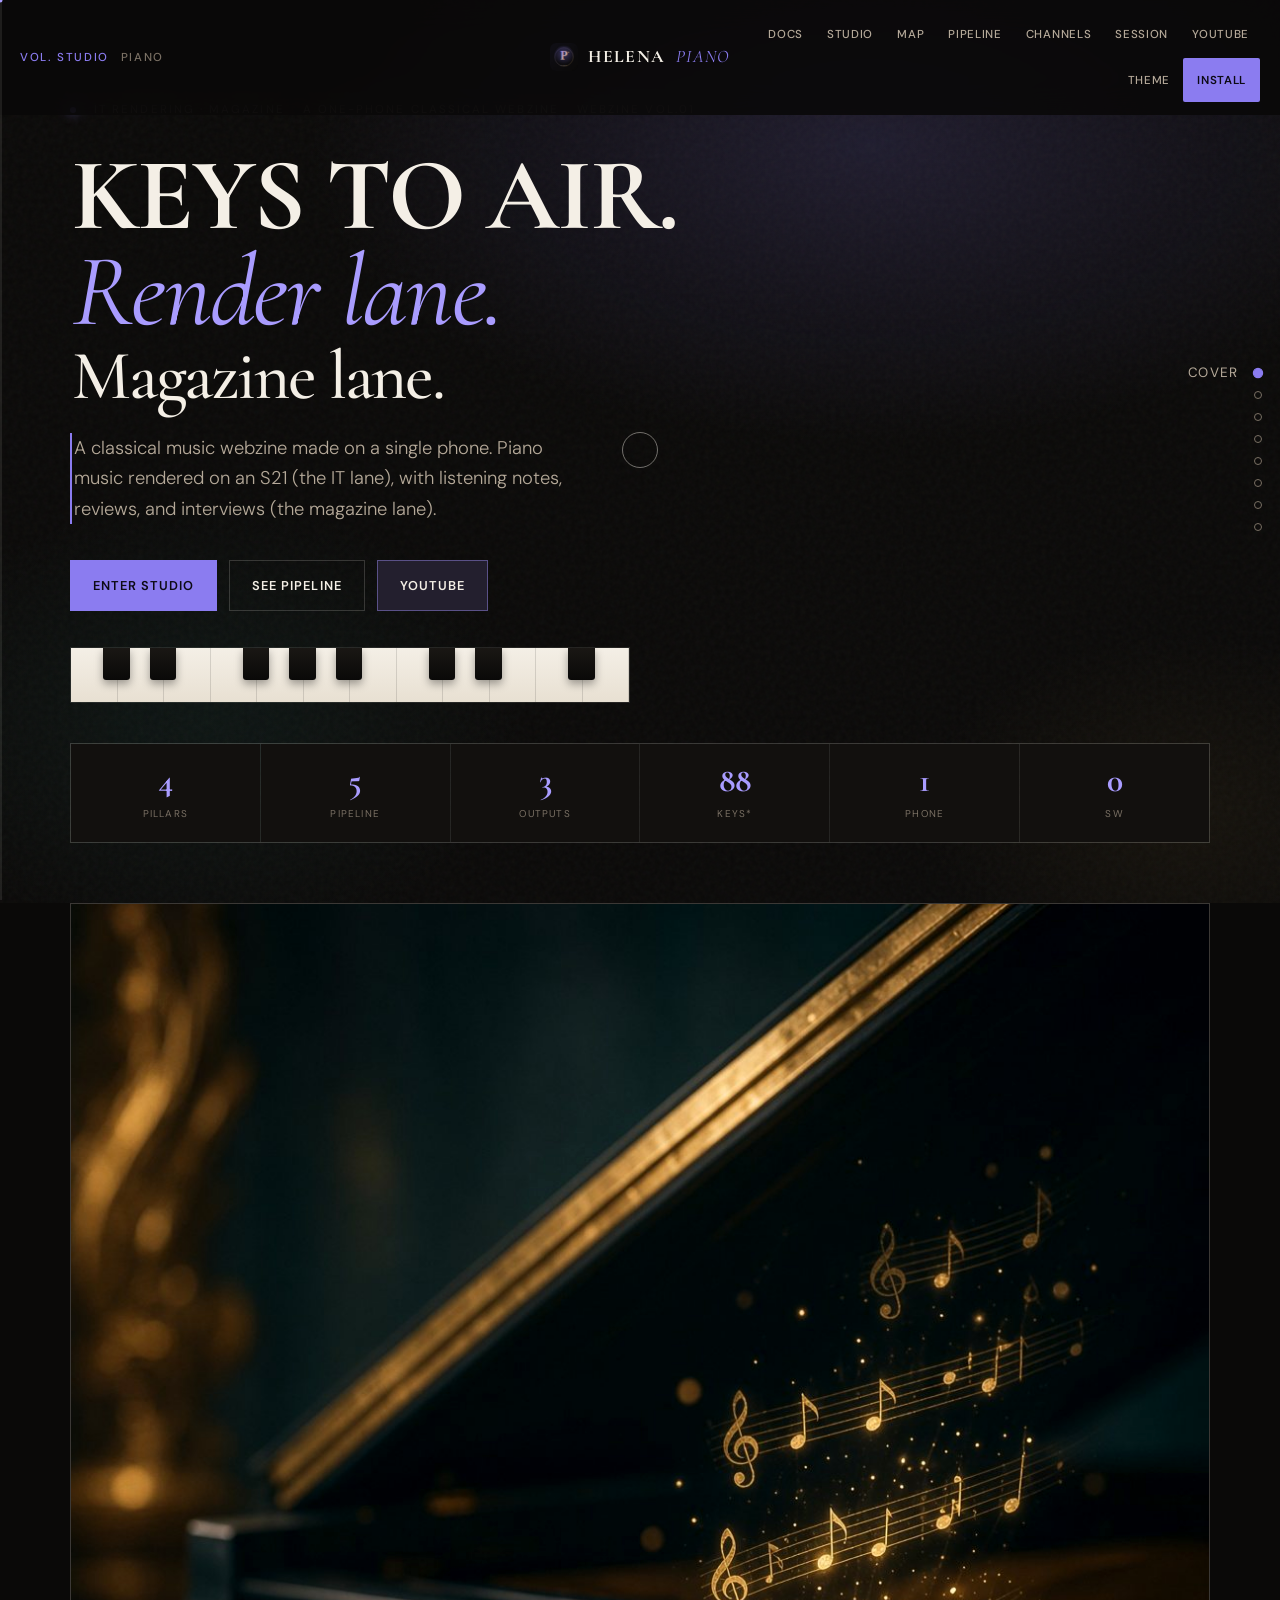
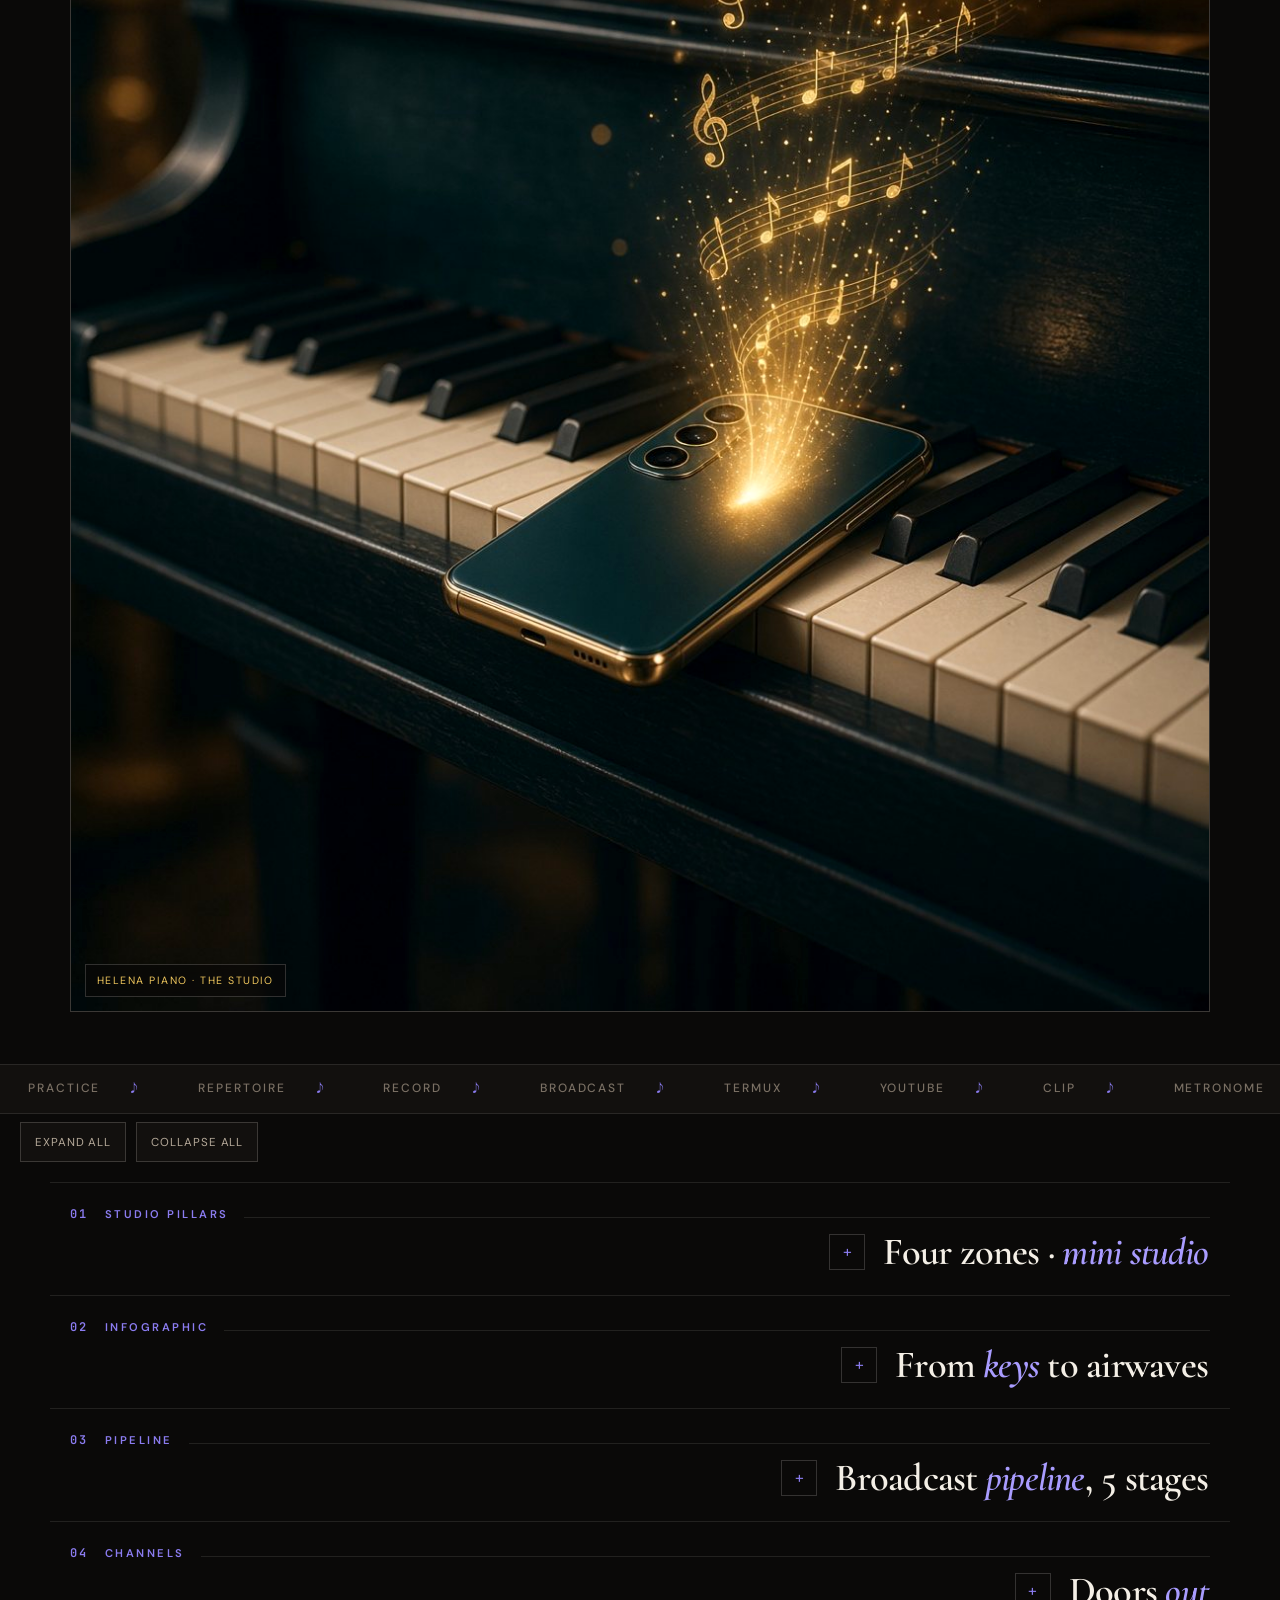
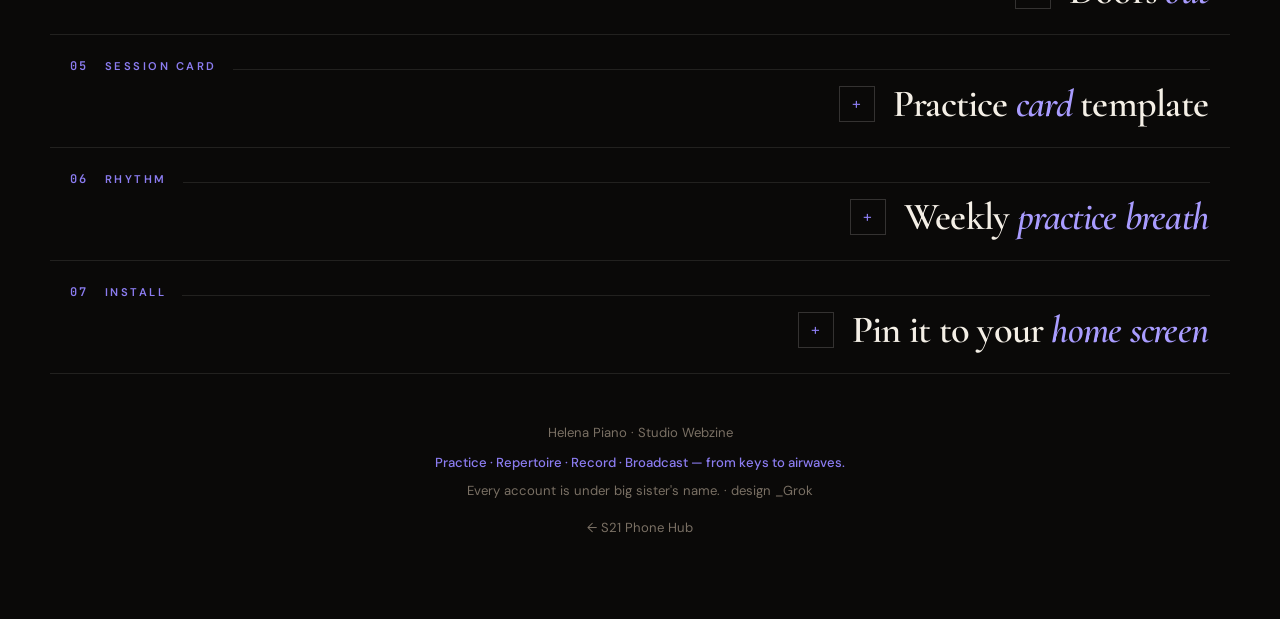
==== commit 2025324e: "design: 히어로 사진 추가 — 기존 social-preview.jpg 재활용, 프레임+캡션 스타일 Co-Authored-By: Claude Sonnet 5 <noreply@a" ====
--- a/index.html
+++ b/index.html
@@ -161,6 +161,12 @@
 .cover-stats .v{font-family:var(--serif);font-size:clamp(1.5rem,3vw,2.1rem);font-weight:700;color:var(--lilac-bright);line-height:1}
 .cover-stats .l{font-size:.62rem;letter-spacing:.12em;text-transform:uppercase;color:var(--ink-mute);margin-top:8px}
 
+.hero-shot{position:relative;margin:0 0 clamp(28px,5vw,52px);border:1px solid var(--rule-strong);overflow:hidden;background:var(--paper-2)}
+.hero-shot img{width:100%;height:auto;display:block;filter:saturate(1.05) contrast(1.03)}
+.hero-shot .cap{position:absolute;left:14px;bottom:14px;font-size:.66rem;letter-spacing:.14em;text-transform:uppercase;color:var(--gold-bright);background:rgba(10,9,8,.55);backdrop-filter:blur(6px);-webkit-backdrop-filter:blur(6px);padding:7px 11px;border:1px solid var(--rule-strong)}
+[data-theme="light"] .hero-shot .cap{color:var(--gold);background:rgba(255,253,248,.72)}
+@media(max-width:640px){.hero-shot .cap{font-size:.6rem;padding:6px 9px;left:10px;bottom:10px}}
+
 .marquee-wrap{overflow:hidden;border-block:1px solid var(--rule);background:var(--paper-2);padding:14px 0}
 .marquee{display:flex;width:max-content;animation:marquee 42s linear infinite;font-size:.75rem;letter-spacing:.16em;text-transform:uppercase;color:var(--ink-mute);font-weight:500}
 .marquee span{padding:0 28px;white-space:nowrap}
@@ -430,6 +436,13 @@
   </div>
 </section>
 
+<div class="shell">
+  <div class="hero-shot reveal">
+    <img src="assets/hero-web.jpg" width="1152" height="1728" loading="eager" alt="A Galaxy S21 phone glowing on a grand piano keyboard, golden musical notes rising off the keys into the dark — the one-phone studio where Helena Piano is made.">
+    <div class="cap">Helena Piano · The Studio</div>
+  </div>
+</div>
+
 <div class="marquee-wrap" aria-hidden="true">
   <div class="marquee">
     <span>Practice</span><span>Repertoire</span><span>Record</span><span>Broadcast</span><span>Termux</span><span>YouTube</span><span>Clip</span><span>Metronome</span><span>Helena Piano</span><span>S21 Studio</span>
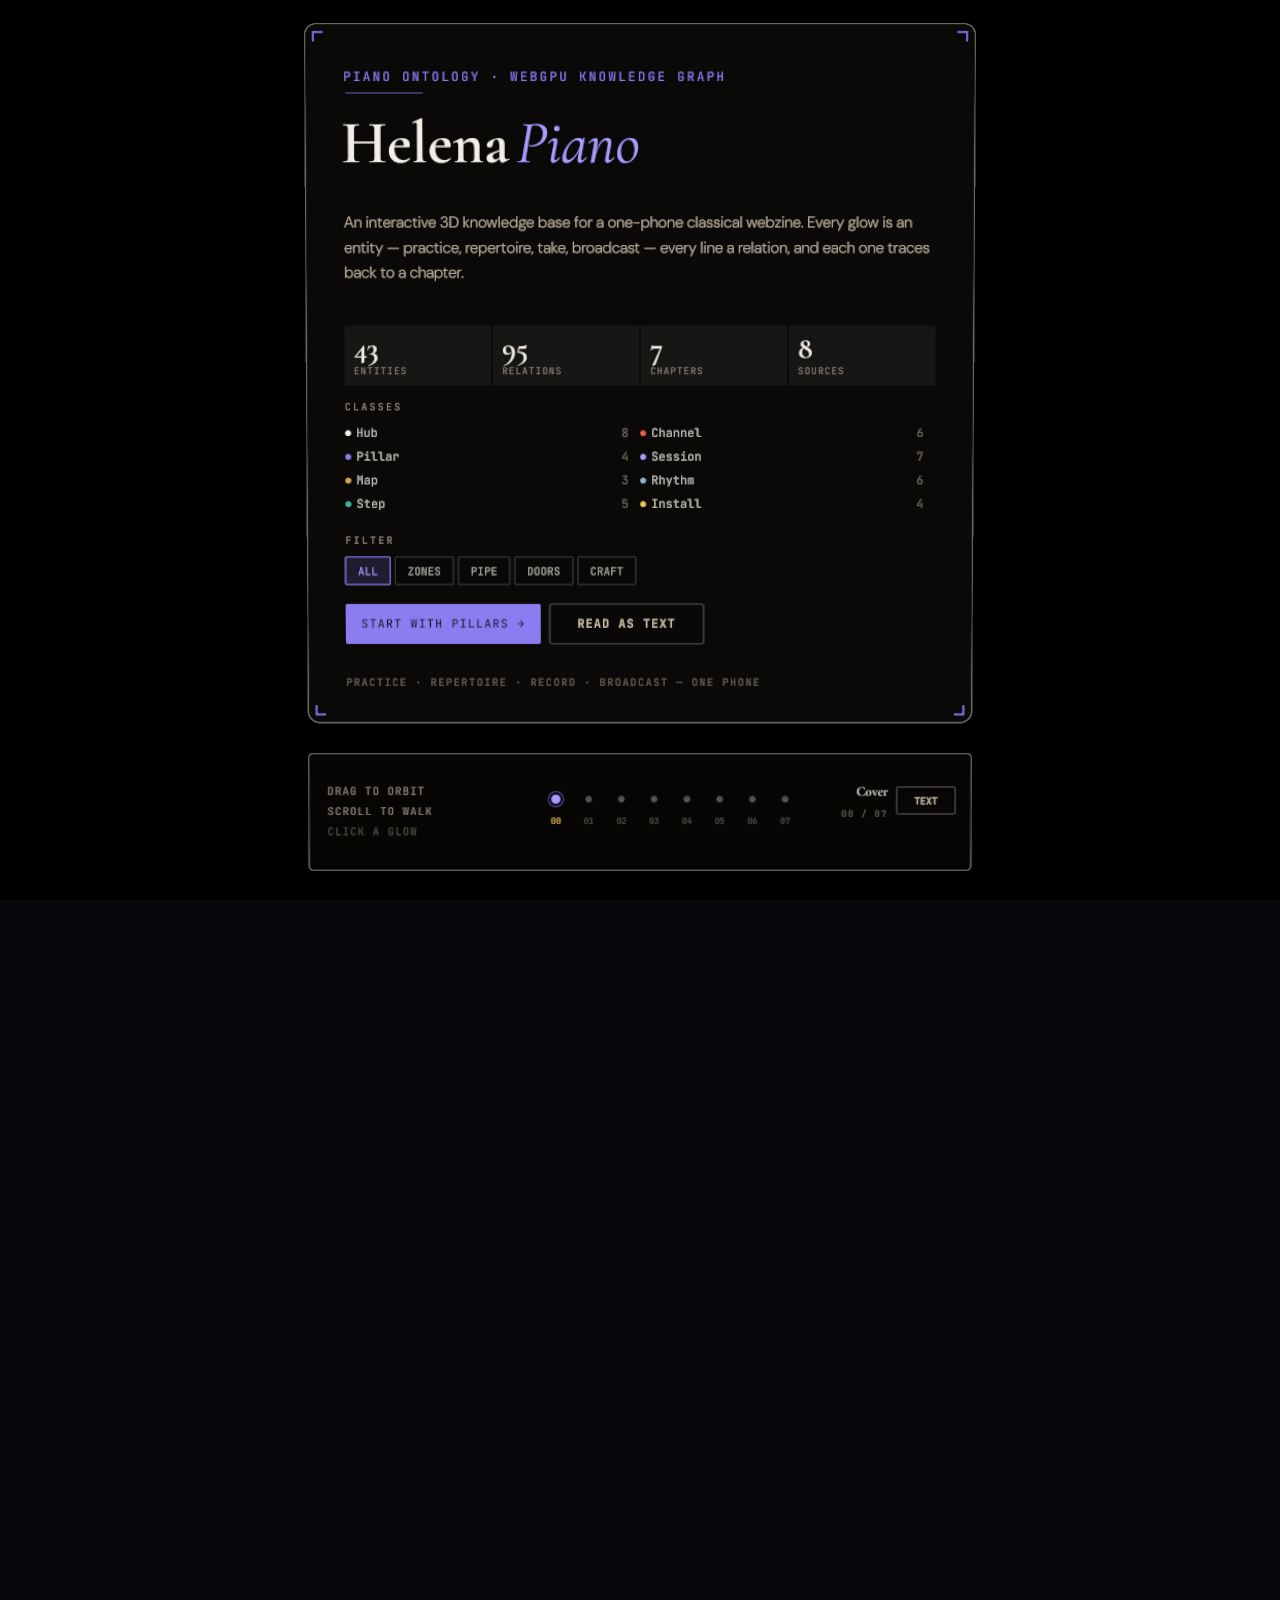
==== commit af2b6df2: "feat(3d): 랜딩과 구조도를 WebGPU 3D 온톨로지로 — helana-faith와 같은 스테이션 엔진 요청: 이 페이지도 지금처럼 웹 GPU로, 제일 멋있게.  · 화면의" ====
--- a/index.html
+++ b/index.html
@@ -345,6 +345,7 @@
 }
 
 </style>
+<link rel="stylesheet" href="ontoviz/onto.css">
 </head>
 <body>
 <div class="cursor" id="cursor" aria-hidden="true"></div>
@@ -902,5 +903,10 @@
 
 })();
 </script>
+<script type="importmap">{"imports":{"three":"./ontoviz/vendor/three/build/three.webgpu.js","three/webgpu":"./ontoviz/vendor/three/build/three.webgpu.js","three/tsl":"./ontoviz/vendor/three/build/three.tsl.js","three/addons/":"./ontoviz/vendor/three/examples/jsm/"}}</script>
+<script type="module">
+  import { initOnto } from './ontoviz/onto.js';
+  initOnto().catch((e) => console.warn('[piano] 3D layer unavailable — the text webzine still works:', e && e.message));
+</script>
 </body>
 </html>
--- a/ontoviz/onto.css
+++ b/ontoviz/onto.css
@@ -0,0 +1,63 @@
+/* HELENA PIANO 3D — the canvas is the page. No floating HTML dashboard. */
+
+html[data-onto="on"] { scroll-behavior: auto; background: #08070c; }
+html[data-onto="on"] body { margin: 0; background: #08070c; cursor: default; }
+html[data-onto="on"] canvas { cursor: default; }
+
+/* the walk needs a scrollbar, but it should not be a white pole on black */
+html[data-onto="on"] { scrollbar-width: thin; scrollbar-color: rgba(139,124,240,.34) transparent; }
+html[data-onto="on"]::-webkit-scrollbar { width: 8px; }
+html[data-onto="on"]::-webkit-scrollbar-track { background: rgba(8,7,12,.9); }
+html[data-onto="on"]::-webkit-scrollbar-thumb { background: rgba(139,124,240,.32); border-radius: 8px; }
+html[data-onto="on"]::-webkit-scrollbar-thumb:hover { background: rgba(139,124,240,.52); }
+
+/* the 3D layer owns the screen: everything the webzine put there steps aside */
+html[data-onto="on"] body > *:not(.onto):not(script):not(style):not(link) { display: none !important; }
+
+.onto { position: relative; z-index: 1; }
+
+#ontoGl {
+  position: fixed; inset: 0; z-index: 0;
+  background: #08070c;
+}
+#ontoGl canvas {
+  display: block; width: 100% !important; height: 100% !important;
+  background: #08070c;
+  touch-action: pan-y;
+}
+.ov-scroll { width: 1px; height: 800vh; pointer-events: none; }
+
+html[data-onto="off"] .onto { display: none !important; }
+
+/* node hover tooltip from the GPU graph runtime */
+.scene-tooltip {
+  background: rgba(8,7,12,.92);
+  border: 1px solid rgba(139,124,240,.45);
+  padding: 7px 10px;
+  font: 500 10px/1.4 "JetBrains Mono", ui-monospace, monospace;
+  letter-spacing: .06em;
+  text-transform: uppercase;
+  color: #f4efe6;
+  box-shadow: 0 18px 44px -22px rgba(0,0,0,.95);
+  backdrop-filter: blur(8px);
+}
+
+/* text-mode skip link: invisible unless focused */
+.ov-sr {
+  position: fixed; left: 12px; top: 12px; z-index: 50;
+  padding: 10px 14px;
+  background: #f4efe6; color: #0a0908;
+  font: 500 12px/1 "JetBrains Mono", ui-monospace, monospace;
+  letter-spacing: .08em; text-transform: uppercase;
+  transform: translateY(-180%);
+  transition: transform .18s ease;
+}
+.ov-sr:focus { transform: none; }
+
+@media (prefers-reduced-motion: reduce) {
+  .ov-sr { transition: none; }
+}
+
+/* MCP dock sits above the 3D scene when opened by a tool */
+html[data-onto="on"] .wmcp { left: auto; right: 16px; bottom: 16px; }
+html[data-onto="on"] .wmcp-seal { display: none; }
